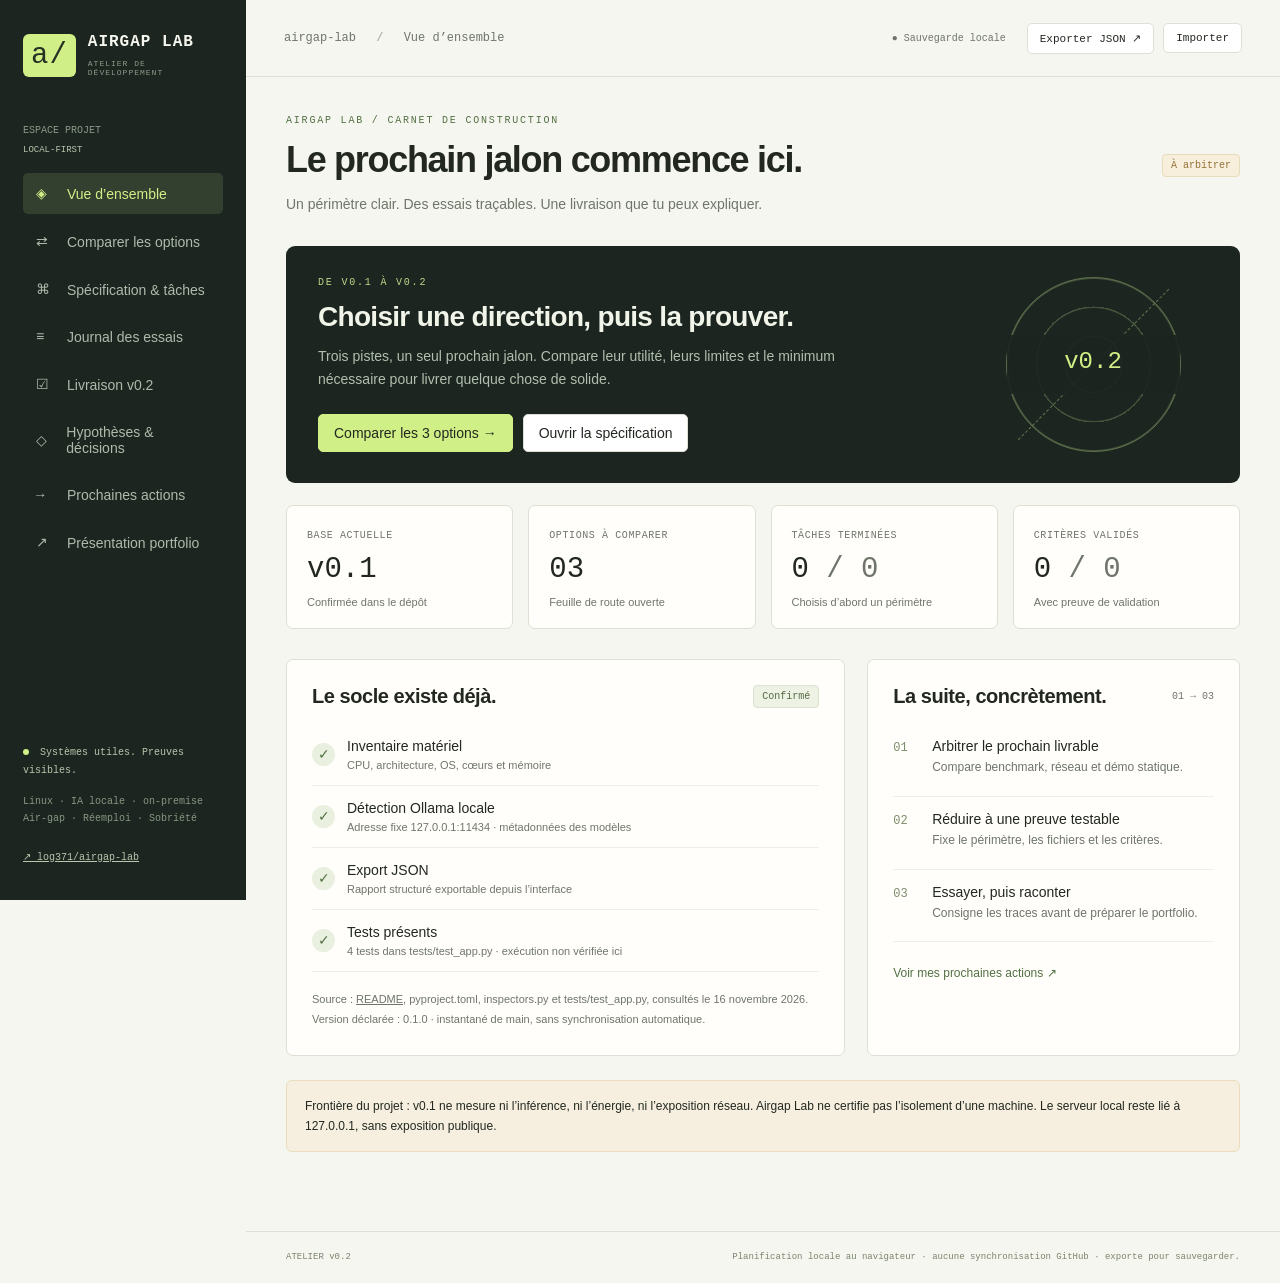
==== docs/atelier-v02.html @ ff4a2d73 "docs: add offline French v0.2 planning workshop" ====
<!doctype html><html lang="fr"><head><meta charset="UTF-8"><meta name="viewport" content="width=device-width,initial-scale=1"><meta name="description" content="Atelier de pilotage du jalon v0.2 d’Airgap Lab : arbitrage, spécification et preuves."><title>Airgap Lab — Atelier v0.2</title><style>:root{--ink:#222820;--muted:#6f756b;--paper:#f5f6ef;--line:#dde0d5;--lime:#d1ef87;--dark:#1c251f;--green:#537044}*{box-sizing:border-box}body{margin:0;background:var(--paper);color:var(--ink);font:14px -apple-system,BlinkMacSystemFont,"Segoe UI",sans-serif}button,input,textarea,select{font:inherit}button,a,input,textarea,select{outline-offset:4px}button{cursor:pointer;border:1px solid var(--line);background:white;padding:10px 15px;border-radius:5px;color:var(--ink)}button:hover{border-color:#7b9568;background:#eef3e5}button.primary{background:var(--dark);color:var(--lime);border-color:var(--dark)}button.lime{background:var(--lime);border-color:var(--lime);color:var(--ink)}a{color:inherit}aside{position:fixed;inset:0 auto 0 0;width:246px;background:var(--dark);color:#c7d0c6;padding:33px 23px;display:flex;flex-direction:column}.brand{display:flex;gap:12px;align-items:center;text-decoration:none;color:#f5f7ee;font:700 16px monospace;letter-spacing:1px}.brand small{display:block;font:8px monospace;margin-top:8px;color:#8c9b8b;letter-spacing:1px}.mark{background:var(--lime);color:#253123;font:29px monospace;padding:5px 8px;border-radius:6px}.workspace{font:10px monospace;color:#8a9989;margin:48px 0 18px}.workspace span{display:block;margin-top:9px;color:#b7c6ad;font-size:9px}nav{display:grid;gap:7px}nav a{display:flex;align-items:center;gap:13px;text-decoration:none;padding:12px 13px;border-radius:5px;color:#aebbac}nav a.active{background:#34402f;color:var(--lime)}nav a i{font:14px monospace;width:18px;font-style:normal}.aside-bottom{margin-top:auto;font:10px monospace;color:#b9c7ae;line-height:1.8}.aside-bottom p{color:#879783;margin:14px 0 22px}.dot{display:inline-block;width:6px;height:6px;background:var(--lime);border-radius:50%;margin-right:5px}.shell{margin-left:246px}header{height:77px;padding:0 38px;border-bottom:1px solid var(--line);display:flex;align-items:center;justify-content:space-between;font:12px monospace;color:var(--muted)}header b{padding:0 13px;color:#afb5a8}header>div{display:flex;align-items:center;gap:9px}header #save{font:10px monospace;margin-right:12px}header button{font-size:11px;padding:8px 12px}main{max-width:1460px;margin:auto;padding:38px 40px 55px}.eyebrow{font:10px monospace;letter-spacing:1.8px;color:var(--green);text-transform:uppercase;margin-bottom:13px}h1{font-size:36px;font-weight:550;letter-spacing:-1.3px;margin:0 0 12px}h2{font-size:20px;letter-spacing:-.45px;font-weight:550;margin:0 0 10px}h3{font-size:16px;font-weight:600;margin:0 0 9px}p{line-height:1.65}small,.muted{color:var(--muted)}.intro{color:var(--muted);margin:0;max-width:720px;line-height:1.7}.heading{display:flex;justify-content:space-between;align-items:center;margin-bottom:29px;gap:18px}.badge{display:inline-block;border:1px solid #dde2d4;background:#edf2e5;color:#546a40;font:10px monospace;padding:5px 8px;border-radius:4px;white-space:nowrap}.badge.warn{background:#f7eedc;border-color:#e8dbbc;color:#927235}.badge.block{background:#f4e5df;border-color:#e9cfc4;color:#9c5541}.badge.neutral{background:#eef0eb;border-color:#dfe2d9;color:#778071}.hero{background:var(--dark);color:#f0f4e9;border-radius:9px;padding:31px 32px;display:grid;grid-template-columns:1fr 230px;gap:20px;position:relative;overflow:hidden}.hero .eyebrow{color:#bcd98a}.hero h2{font-size:28px;letter-spacing:-.7px}.hero p{color:#b2bfae;max-width:550px;margin:12px 0 23px}.hero button{margin-right:10px}.radar{position:relative;width:175px;height:175px;border:1px solid #60724e;border-radius:50%;margin:auto;background:repeating-radial-gradient(circle,transparent 0 27px,#43533c 28px 29px)}.radar:after{content:'v0.2';position:absolute;inset:57px 0;text-align:center;font:24px monospace;color:var(--lime);padding:13px 0;background:#1c251fe8}.radar:before{content:'';position:absolute;inset:-20px 86px;border-left:1px dashed #61744e;transform:rotate(45deg)}.stats{display:grid;grid-template-columns:repeat(4,1fr);gap:15px;margin:22px 0 30px}.stat,.panel,.option{border:1px solid var(--line);border-radius:7px;background:#fffefa}.stat{padding:19px 20px}.stat label{color:var(--muted);font:10px monospace;text-transform:uppercase;letter-spacing:.6px}.stat strong{font:29px monospace;display:block;margin:12px 0 7px}.stat small{font-size:11px}.grid{display:grid;grid-template-columns:1.5fr 1fr;gap:22px}.panel{padding:25px}.panelhead{display:flex;align-items:center;justify-content:space-between;gap:15px;margin-bottom:16px}.panelhead h2{margin:0}.tiny{font:10px monospace;color:var(--muted)}.baseline{display:flex;align-items:center;gap:12px;padding:14px 0;border-bottom:1px solid #edf0e7}.baseline:last-child{border:0}.tick{color:var(--green);background:#e9f0df;border-radius:50%;width:23px;height:23px;display:grid;place-items:center}.baseline small{display:block;font-size:11px;margin-top:5px}.baseline .badge{margin-left:auto}.step{display:grid;grid-template-columns:28px 1fr;gap:11px;padding:14px 0;border-bottom:1px solid #edf0e7}.step b{font:12px monospace;color:#7c8d6b;padding-top:3px}.step p{margin:4px 0;font-size:12px;color:var(--muted)}.textbutton{border:0;background:transparent;padding:0;color:var(--green);font-size:12px}.source{margin-top:18px;font-size:11px;color:var(--muted);line-height:1.8}.options{display:grid;grid-template-columns:repeat(3,1fr);gap:18px;margin-bottom:25px}.option{padding:24px;display:flex;flex-direction:column}.option.selected{border:1px solid #789657;box-shadow:0 0 0 2px #e6eed9}.option .num{font:11px monospace;color:#849176;display:flex;justify-content:space-between;margin-bottom:25px}.option p{color:var(--muted);font-size:13px;min-height:65px}.option dl{font-size:12px;line-height:1.6;flex:1}.option dt{font:10px monospace;text-transform:uppercase;color:#7c8773;margin-top:13px}.option dd{margin:4px 0 10px}.option button{margin-top:14px}.notice{background:#eaf0de;border:1px solid #dbe4cc;padding:15px 18px;border-radius:6px;font-size:12px;line-height:1.7;margin-bottom:24px}.notice.warning{background:#f6efdf;border-color:#eadcbd}.tablewrap{overflow-x:auto}table{border-collapse:collapse;width:100%;font-size:12px}th{text-align:left;font:10px monospace;color:#737d69;text-transform:uppercase;background:#f4f6ee}td,th{padding:15px 12px;border-bottom:1px solid var(--line);vertical-align:top}td code{font-size:11px;overflow-wrap:anywhere}td select{max-width:145px}input,textarea,select{border:1px solid #d5dcce;border-radius:4px;background:#fffefa;padding:10px;color:var(--ink)}textarea{width:100%;resize:vertical;min-height:95px;line-height:1.6}label.field{display:grid;gap:8px;font-size:12px;margin:17px 0}label.field small{font-size:11px}.formgrid{display:grid;grid-template-columns:1fr 1fr;gap:18px}.checkrow{display:flex;gap:12px;padding:18px 0;border-bottom:1px solid var(--line);align-items:flex-start}.checkrow input{margin-top:4px;accent-color:#5f7a46}.checkrow>div{flex:1}.checkrow p{font-size:12px;color:var(--muted);margin:5px 0 9px}.checkrow input[type=text]{width:100%;font-size:12px}.journal{border-left:2px solid #d7e1c7;padding:0 0 22px 22px;margin:22px 0}.journal p{white-space:pre-wrap;font-size:13px}.empty{text-align:center;padding:55px 20px;color:var(--muted)}.empty strong{display:block;color:var(--ink);font-weight:500;font-size:18px;margin-bottom:10px}.row{display:flex;gap:10px;align-items:center;flex-wrap:wrap}.spaced{margin-top:24px}.progress{height:5px;background:#e3e8da;border-radius:5px;margin:14px 0;overflow:hidden}.progress span{display:block;height:100%;background:#87a75c}.prose{white-space:pre-wrap;line-height:1.9;font-size:14px}.portfolio{max-width:850px;background:white;padding:40px;border:1px solid var(--line);border-top:4px solid #8ba65f}.portfolio h2{font-size:29px}footer{padding:20px 40px;border-top:1px solid var(--line);font:9px monospace;color:#7a846e;display:flex;justify-content:space-between}dialog{border:1px solid var(--line);border-radius:9px;width:600px;max-width:94vw;padding:28px;background:var(--paper);max-height:90vh}dialog::backdrop{background:#14201788}#toast{position:fixed;bottom:25px;right:30px;background:var(--dark);color:var(--lime);padding:14px 20px;border-radius:6px;display:none;z-index:10}button:disabled{opacity:.5;cursor:not-allowed}@media(min-width:1500px){main{padding-top:50px}.hero{padding:40px}}@media(max-width:1100px){aside{width:206px;padding:25px 16px}.shell{margin-left:206px}main{padding:30px 24px}.options{gap:10px}.option{padding:18px}.grid{grid-template-columns:1fr}.hero{grid-template-columns:1fr 170px}.stats{gap:10px}.stat{padding:16px}header{padding:0 24px}header #save{display:none}}@media(max-width:760px){aside{position:static;width:100%;padding:18px}.workspace,.aside-bottom{display:none}nav{display:flex;overflow:auto;margin-top:18px;gap:4px}nav a{white-space:nowrap;padding:9px;font-size:12px}nav a i{display:none}.shell{margin:0}header{height:65px;padding:12px 18px;gap:10px}header>span{display:none}main{padding:28px 18px}.heading{align-items:flex-start}h1{font-size:29px}.hero{grid-template-columns:1fr;padding:25px}.radar{display:none}.stats{grid-template-columns:1fr 1fr}.options{grid-template-columns:1fr}.option p{min-height:0}.formgrid{grid-template-columns:1fr}.portfolio{padding:24px}footer{padding:18px;display:block;line-height:1.8}footer span{display:block}.panel{padding:20px}.heading>.badge{white-space:normal}}
@media print{aside,header,footer,.heading,.row,main>.panel,#toast{display:none!important}.shell{margin:0}main{padding:0}.portfolio{border:0;max-width:100%;padding:15px}.prose{font-size:12px}}
</style></head><body><aside><a class="brand" href="#overview"><span class="mark">a/</span><span>AIRGAP LAB<small>ATELIER DE DÉVELOPPEMENT</small></span></a><div class="workspace">ESPACE PROJET <span>LOCAL-FIRST</span></div><nav id="nav"></nav><div class="aside-bottom"><span class="dot"></span> Systèmes utiles. Preuves visibles.<p>Linux · IA locale · on-premise<br>Air-gap · Réemploi · Sobriété</p><a href="https://github.com/log371/airgap-lab" target="_blank" rel="noreferrer">↗ log371/airgap-lab</a></div></aside><div class="shell"><header><span>airgap-lab <b>/</b> <span id="crumb">Vue d’ensemble</span></span><div><span id="save">● Sauvegarde locale</span><button id="export">Exporter JSON ↗</button><button id="import">Importer</button><input type="file" id="importfile" accept="application/json" hidden></div></header><main id="main"></main><footer>ATELIER v0.2 <span>Planification locale au navigateur · aucune synchronisation GitHub · exporte pour sauvegarder.</span></footer></div><dialog id="modal"><form id="modalform"></form></dialog><div id="toast" role="status"></div><script>const $=s=>document.querySelector(s), KEY='airgap-atelier-v02-1', esc=s=>String(s??'').replace(/[&<>"']/g,c=>({'&':'&amp;','<':'&lt;','>':'&gt;','"':'&quot;',"'":'&#39;'}[c]));
const pages=[['overview','◈','Vue d’ensemble'],['compare','⇄','Comparer les options'],['spec','⌘','Spécification & tâches'],['journal','≡','Journal des essais'],['delivery','☑','Livraison v0.2'],['decisions','◇','Hypothèses & décisions'],['next','→','Prochaines actions'],['portfolio','↗','Présentation portfolio']];
const options={bench:{name:'Benchmark d’inférence',desc:'Passer de « modèle détecté » à une mesure locale répétable et documentée.',value:'IA locale · reproductibilité',effort:'Moyen à élevé',risk:'Mesures trompeuses sans protocole ; modèle ou mémoire indisponibles.',scope:'Un modèle déjà installé, un prompt fixe, 1 chauffe exclue puis 3 échantillons. Latence murale et tokens/s calculés depuis les compteurs Ollama, données brutes exportées.',out:'Comparaisons multi-machines, score global, mesure énergétique, téléchargement de modèles.',files:['airgap_lab/benchmark.py (à créer)','airgap_lab/app.py (existant)','airgap_lab/index.html (existant)','tests/test_benchmark.py (à créer)','README.md (existant)'],test:'Simuler réponses, compteurs absents, timeout et Ollama indisponible ; réaliser ensuite 3 mesures sur un hôte documenté.',accept:['La chauffe est exclue et les 3 échantillons bruts sont conservés.','Modèle, version Ollama, hôte, paramètres et prompt sont documentés.','Latence et tokens/s portent des unités et une méthode explicite.','Les erreurs et compteurs absents produisent un état explicite, sans résultat inventé.'],hyp:'Le modèle choisi tient en mémoire et fournit des compteurs exploitables.'},network:{name:'Inventaire réseau',desc:'Rendre visibles les ports en écoute de la machine, sur demande explicite.',value:'Linux · systèmes · périmètre local',effort:'Moyen',risk:'Visibilité partielle selon droits et OS ; métadonnées sensibles.',scope:'Lecture locale des sockets en écoute sur Linux via psutil, déclenchée volontairement. Afficher protocole, adresse, port et limites de visibilité.',out:'Scan de machines distantes, paquets réseau, exploitation, certification air-gap ou score de sécurité.',files:['airgap_lab/network.py (à créer)','airgap_lab/app.py (existant)','airgap_lab/index.html (existant)','tests/test_network.py (à créer)','README.md (existant)'],test:'Simuler sockets IPv4/IPv6, doublons et refus de permission ; comparer sur Linux avec ss -lntu.',accept:['La collecte est désactivée par défaut et déclenchée explicitement.','Les ports TCP/UDP sont normalisés et l’écoute distinguée des connexions.','Un refus de permission est visible et ne devient pas un inventaire vide prétendument complet.','Le rapport indique OS, droits et limites ; aucun scan distant n’est lancé.'],hyp:'psutil permet une visibilité suffisante sur la cible Linux sans privilèges supplémentaires.'},demo:{name:'Démo statique',desc:'Montrer le fonctionnement sans exposer les métadonnées d’une machine réelle.',value:'Lisibilité · portfolio · sobriété',effort:'Faible à moyen',risk:'Confusion entre exemples synthétiques et résultats réels.',scope:'Une page sans backend, alimentée par une fixture JSON synthétique explicitement signalée. Deux états : Ollama présent et absent ; export du jeu affiché.',out:'Collecte réelle dans le navigateur, benchmark fictif, dépendance CDN et télémétrie.',files:['demo/index.html (à créer)','demo/fixtures/snapshot.json (à créer)','tests/test_demo.py (à créer)','README.md (existant)'],test:'Ouvrir la démo sans réseau ; vérifier les deux états et l’export JSON ; vérifier l’absence de données personnelles.',accept:['Chaque écran et chaque export indiquent « données synthétiques ».','La démo fonctionne hors ligne après récupération des fichiers.','Les états Ollama présent et absent sont consultables et lisibles.','Aucune collecte réelle, ressource CDN ou télémétrie n’est ajoutée.'],hyp:'La vue existante peut être adaptée sans dupliquer excessivement la logique d’affichage.'}};
const initial=()=>({version:1,selected:null,plans:{},tasks:[],logs:[],hypotheses:Object.entries(options).map(([id,o])=>({id,option:id,text:o.hyp,status:'Hypothétique',evidence:''})),decisions:[],checks:[],pitch:''});let state;try{state=JSON.parse(localStorage.getItem(KEY))||initial()}catch{state=initial()}let page='overview';
function save(){try{localStorage.setItem(KEY,JSON.stringify(state));$('#save').textContent='● Enregistré sur ce navigateur'}catch{$('#save').textContent='⚠ Sauvegarde indisponible';toast('Stockage indisponible : exporte ton travail.')}}
function toast(t){$('#toast').textContent=t;$('#toast').style.display='block';setTimeout(()=>$('#toast').style.display='none',3200)}
function badge(t){return `<span class="badge ${/Bloqué|Échec/.test(t)?'block':/tester|arbitrer|prévu|Hypothétique|Non exécuté/.test(t)?'warn':/faire|cours|Non renseigné/.test(t)?'neutral':''}">${esc(t)}</span>`}function statuses(value,items){return items.map(s=>`<option ${value===s?'selected':''}>${s}</option>`).join('')}const taskStatuses=['À faire','En cours','Bloqué','Terminé'];
function head(title,sub,tag='JALON / v0.2'){return `<div class="heading"><div><div class="eyebrow">${tag}</div><h1>${title}</h1><p class="intro">${sub}</p></div>${badge(state.selected?'Option choisie':'À arbitrer')}</div>`}
function activeTasks(){return state.tasks.filter(t=>t.option===state.selected)}function activeChecks(){return state.checks.filter(t=>t.option===state.selected)}
function choose(id){const prev=state.selected;state.selected=id;if(!state.plans[id]){const o=options[id];state.plans[id]={scope:o.scope,out:o.out,test:o.test};const names=['Valider le périmètre et le protocole','Implémenter le cœur minimal','Relier l’interface et l’export','Vérifier erreurs et non-régressions','Documenter les résultats et limites'];names.forEach((name,i)=>state.tasks.push({id:crypto.randomUUID(),option:id,name,status:'À faire',file:o.files[Math.min(i,o.files.length-1)],test:i===3?o.test:'À préciser',evidence:'',date:''}));[...o.accept,'Les tests v0.1 et les nouveaux tests sont exécutés avec traces.','README, version et note de livraison sont relus.'].forEach(text=>state.checks.push({id:crypto.randomUUID(),option:id,text,done:false,evidence:''}))}if(prev!==id)state.decisions.unshift({date:new Date().toISOString(),title:`Option retenue : ${options[id].name}`,reason:'Choix effectué dans l’atelier. Justification à compléter.',status:'Confirmé'});save();render();toast('Option sélectionnée. Plan proposé, aucune tâche réalisée.');}
function render(){page=location.hash.slice(1)||'overview';if(!pages.some(p=>p[0]===page))page='overview';$('#crumb').textContent=pages.find(p=>p[0]===page)[2];$('#nav').innerHTML=pages.map(([id,icon,name])=>`<a href="#${id}" class="${page===id?'active':''}"><i>${icon}</i>${name}</a>`).join('');$('#main').innerHTML=views[page]();window.scrollTo(0,0)}
const views={overview(){const tasks=activeTasks(),checks=activeChecks();return head('Le prochain jalon commence ici.','Un périmètre clair. Des essais traçables. Une livraison que tu peux expliquer.','AIRGAP LAB / CARNET DE CONSTRUCTION')+`<section class="hero"><div><div class="eyebrow">DE v0.1 À v0.2</div><h2>${state.selected?esc(options[state.selected].name):'Choisir une direction, puis la prouver.'}</h2><p>${state.selected?'Le périmètre reste modifiable. Relie chaque résultat à un essai et chaque validation à une preuve.':'Trois pistes, un seul prochain jalon. Compare leur utilité, leurs limites et le minimum nécessaire pour livrer quelque chose de solide.'}</p><button class="lime" data-go="compare">${state.selected?'Revoir l’arbitrage':'Comparer les 3 options'} →</button><button data-go="spec">Ouvrir la spécification</button></div><div class="radar" aria-hidden="true"></div></section><div class="stats"><div class="stat"><label>Base actuelle</label><strong>v0.1</strong><small>Confirmée dans le dépôt</small></div><div class="stat"><label>Options à comparer</label><strong>03</strong><small>Feuille de route ouverte</small></div><div class="stat"><label>Tâches terminées</label><strong>${tasks.filter(t=>t.status==='Terminé').length}<span class="muted"> / ${tasks.length}</span></strong><small>${state.selected?'Pour l’option choisie':'Choisis d’abord un périmètre'}</small></div><div class="stat"><label>Critères validés</label><strong>${checks.filter(c=>c.done).length}<span class="muted"> / ${checks.length}</span></strong><small>Avec preuve de validation</small></div></div><div class="grid"><section class="panel"><div class="panelhead"><h2>Le socle existe déjà.</h2>${badge('Confirmé')}</div>${[['Inventaire matériel','CPU, architecture, OS, cœurs et mémoire'],['Détection Ollama locale','Adresse fixe 127.0.0.1:11434 · métadonnées des modèles'],['Export JSON','Rapport structuré exportable depuis l’interface'],['Tests présents','4 tests dans tests/test_app.py · exécution non vérifiée ici']].map(([t,d])=>`<div class="baseline"><span class="tick">✓</span><div>${t}<small>${d}</small></div></div>`).join('')}<div class="source">Source : <a href="https://github.com/log371/airgap-lab/blob/main/README.md" target="_blank" rel="noreferrer">README</a>, pyproject.toml, inspectors.py et tests/test_app.py, consultés le 16 novembre 2026.<br>Version déclarée : 0.1.0 · instantané de main, sans synchronisation automatique.</div></section><section class="panel"><div class="panelhead"><h2>La suite, concrètement.</h2><span class="tiny">01 → 03</span></div>${[['Arbitrer le prochain livrable','Compare benchmark, réseau et démo statique.'],['Réduire à une preuve testable','Fixe le périmètre, les fichiers et les critères.'],['Essayer, puis raconter','Consigne les traces avant de préparer le portfolio.']].map(([a,b],i)=>`<div class="step"><b>0${i+1}</b><div>${a}<p>${b}</p></div></div>`).join('')}<button class="textbutton spaced" data-go="next">Voir mes prochaines actions ↗</button></section></div><div class="notice warning spaced">Frontière du projet : v0.1 ne mesure ni l’inférence, ni l’énergie, ni l’exposition réseau. Airgap Lab ne certifie pas l’isolement d’une machine. Le serveur local reste lié à 127.0.0.1, sans exposition publique.</div>`},
compare(){return head('Trois options. Un prochain livrable.','Les efforts et risques ci-dessous sont des appréciations de planification, à valider par un essai.')+`<div class="options">${Object.entries(options).map(([id,o],i)=>`<section class="option ${state.selected===id?'selected':''}"><div class="num"><span>OPTION / 0${i+1}</span>${badge(state.selected===id?'Choisie':'À arbitrer')}</div><h2>${o.name}</h2><p>${o.desc}</p><dl><dt>Apport principal</dt><dd>${o.value}</dd><dt>Effort estimatif · hypothèse</dt><dd>${o.effort}</dd><dt>Point de vigilance</dt><dd>${o.risk}</dd></dl><button class="${state.selected===id?'primary':''}" data-choose="${id}">${state.selected===id?'✓ Option sélectionnée':'Choisir cette option →'}</button></section>`).join('')}</div><section class="panel"><h2>Comparer le minimum utile</h2><div class="tablewrap"><table><thead><tr><th>Critère</th><th>Benchmark</th><th>Inventaire réseau</th><th>Démo statique</th></tr></thead><tbody><tr><td>Preuve attendue</td><td>Échantillons bruts et protocole</td><td>Concordance locale avec ss</td><td>Démo hors ligne et fixtures signalées</td></tr><tr><td>Prérequis à vérifier</td><td>Ollama et modèle installé</td><td>Linux, permissions psutil</td><td>Fixture sans donnée réelle</td></tr><tr><td>Rapport à l’air-gap</td><td>Inférence sur loopback, sans téléchargement</td><td>Observation locale ; ne prouve pas l’isolement</td><td>Consultation hors ligne après copie</td></tr><tr><td>Ce que cela ne prouve pas</td><td>Performance universelle ou sobriété énergétique</td><td>Absence d’exposition ou de trafic</td><td>Exécution sur une vraie machine</td></tr></tbody></table></div></section><div class="notice spaced">Piste de départ : le benchmark prolonge directement la détection Ollama et ton positionnement IA locale. C’est une suggestion, pas une décision prise à ta place. Changer d’option conserve les plans et essais précédents.</div>`},
spec(){if(!state.selected)return noOption();const id=state.selected,o=options[id],p=state.plans[id];return head('Du choix à la spécification.',o.name+' · proposition minimale à adapter.')+`<section class="panel"><div class="panelhead"><h2>Contrat de livraison minimal</h2>${badge('À tester')}</div><label class="field">Objectif et périmètre<textarea data-plan="scope">${esc(p.scope)}</textarea></label><label class="field">Hors périmètre<textarea data-plan="out">${esc(p.out)}</textarea></label><label class="field">Protocole de vérification<textarea data-plan="test">${esc(p.test)}</textarea></label><p class="source">Fichiers indiqués « existant » vérifiés dans l’arborescence ; fichiers « à créer » proposés pour v0.2. Le découpage n’a pas été implémenté par cet atelier.</p></section><section class="panel spaced"><div class="panelhead"><h2>Plan de travail</h2><button class="primary" data-action="task">+ Ajouter une tâche</button></div><div class="tablewrap"><table><thead><tr><th>Tâche</th><th>État</th><th>Fichier concerné</th><th>Échéance</th><th></th></tr></thead><tbody>${activeTasks().map(t=>`<tr><td>${esc(t.name)}<small style="display:block;margin-top:7px">${esc(t.evidence||'Aucune preuve renseignée')}</small></td><td><select aria-label="État de ${esc(t.name)}" data-task-status="${t.id}">${statuses(t.status,taskStatuses)}</select></td><td><code>${esc(t.file)}</code></td><td>${esc(t.date||'Non fixée')}</td><td><button data-edit-task="${t.id}">Détails</button></td></tr>`).join('')}</tbody></table></div></section>`},
journal(){return head('Les essais avant les affirmations.','Consigne le protocole, l’environnement, le résultat observé et ses limites. Aucun essai n’est prérempli.')+`<div class="row"><button class="primary" data-action="trial">+ Consigner un essai</button><select id="logfilter" aria-label="Filtrer les essais"><option value="all">Toutes les options</option>${Object.entries(options).map(([id,o])=>`<option value="${id}">${o.name}</option>`).join('')}</select></div><div id="logs">${logsHtml(state.logs)}</div>`},
delivery(){if(!state.selected)return noOption();const cs=activeChecks(),n=cs.filter(c=>c.done).length;return head('Livrer avec des preuves.',options[state.selected].name+' · chaque validation demande une trace ou un lien.')+`<section class="panel"><div class="panelhead"><h2>Checklist v0.2</h2>${badge(n===cs.length?'Checklist complétée':'À tester')}</div><div class="progress"><span style="width:${n/cs.length*100}%"></span></div><p class="muted">${n} / ${cs.length} critères validés manuellement. Ce compteur ne crée ni tag Git ni release.</p>${cs.map(c=>`<div class="checkrow"><input type="checkbox" aria-label="Valider : ${esc(c.text)}" data-check="${c.id}" ${c.done?'checked':''}><div>${esc(c.text)}<p>Preuve attendue : sortie de test, rapport, commit ou référence d’essai.</p><input type="text" aria-label="Preuve pour ${esc(c.text)}" placeholder="Ajoute une trace avant de valider…" data-evidence="${c.id}" value="${esc(c.evidence)}"></div></div>`).join('')}</section><div class="notice spaced">Avant publication : vérifier l’absence de données hôte sensibles, conserver la liaison loopback, documenter les limites et relire les affirmations du portfolio. La préparation de cette checklist ne constitue pas une livraison v0.2.</div>`},
decisions(){return head('Rendre les incertitudes visibles.','Une hypothèse peut évoluer. Une décision doit garder sa raison et sa date.')+`<section class="panel"><div class="panelhead"><h2>Hypothèses à vérifier</h2><button data-action="hyp">+ Ajouter</button></div>${state.hypotheses.map(h=>`<div class="checkrow"><div><span class="tiny">${esc(options[h.option]?.name||'Transverse')}</span><p style="color:var(--ink)">${esc(h.text)}</p><input type="text" aria-label="Preuve de l’hypothèse" value="${esc(h.evidence)}" data-hyp-evidence="${h.id}" placeholder="Trace ou raison du blocage"></div><select aria-label="Statut de l’hypothèse" data-hyp-status="${h.id}">${statuses(h.status,['Hypothétique','À tester','Bloqué','Confirmé','Réfuté'])}</select></div>`).join('')}</section><section class="panel spaced"><div class="panelhead"><h2>Journal des décisions</h2><button class="primary" data-action="decision">+ Documenter une décision</button></div>${state.decisions.length?state.decisions.map((d,i)=>`<article class="journal"><span class="tiny">${fmt(d.date)}</span> ${badge(d.status)}<h3 class="spaced">${esc(d.title)}</h3><p>${esc(d.reason)}</p><button data-edit-decision="${i}">Modifier</button></article>`).join(''):'<div class="empty"><strong>La feuille de route reste ouverte.</strong>Choisis une option ou consigne ton premier arbitrage.</div>'}</section>`},
next(){let tasks=activeTasks().filter(t=>t.status!=='Terminé'),blocked=tasks.filter(t=>t.status==='Bloqué');return head('Une action utile à la fois.','Avance à partir des états saisis, sans présumer des étapes déjà réalisées.')+`${!state.selected?`<section class="hero"><div><div class="eyebrow">PROCHAINE ACTION / 01</div><h2>Arbitrer le périmètre v0.2</h2><p>Lis les trois options, vérifie leurs prérequis et retiens le plus petit résultat que tu veux démontrer.</p><button class="lime" data-go="compare">Comparer et choisir →</button></div><div class="radar"></div></section>`:`<section class="panel"><div class="panelhead"><h2>${blocked.length?'Débloquer avant d’élargir':'Prochaines tâches ouvertes'}</h2>${badge(blocked.length?'Bloqué':'À faire')}</div>${[...blocked,...tasks.filter(t=>t.status!=='Bloqué')].slice(0,4).map((t,i)=>`<div class="step"><b>0${i+1}</b><div><h3>${esc(t.name)}</h3><p>${esc(t.file)} · ${esc(t.date||'Échéance à fixer')}</p>${badge(t.status)} <button class="textbutton" data-edit-task="${t.id}">Ouvrir la tâche ↗</button></div></div>`).join('')||'<p>Toutes les tâches sont marquées terminées. Vérifie les critères et les traces avant la livraison.</p>'}</section>`}<div class="grid spaced"><section class="panel"><h2>Le prochain test</h2><p>${state.selected?esc(state.plans[state.selected].test):'Vérifier les prérequis de la piste retenue avant de lancer une implémentation.'}</p><button data-action="trial">Consigner un essai →</button></section><section class="panel"><h2>Ce qui manque encore</h2><p>${state.logs.length?state.logs.filter(l=>l.status==='Réussi').length+' essai(s) déclaré(s) réussi(s), à relier aux critères.':'Aucun résultat d’essai renseigné.'}</p><p>${activeChecks().filter(c=>!c.done).length} critère(s) encore à valider pour l’option choisie.</p><button data-go="delivery">Voir la checklist →</button></section></div>`},
portfolio(){return head('Montrer le travail, sans le sur-vendre.','Un brouillon construit à partir de l’état réel et des traces que tu as saisies.')+`<div class="row" style="margin-bottom:22px"><button class="primary" data-action="copy-pitch">Copier la présentation</button><button data-action="download-pitch">Télécharger .md</button><button data-action="print">Imprimer / PDF</button></div><article class="portfolio"><div class="eyebrow">PROJET PERSONNEL / SYSTÈMES & IA LOCALE</div><h2>Airgap Lab</h2><p class="intro">Un atelier d’inspection locale, sobre et en lecture seule.</p><div class="prose spaced">${esc(pitch())}</div></article><section class="panel spaced"><h2>Ton angle de présentation</h2><label class="field">Ajoute ton contexte personnel, sans affirmer de compétence ou de résultat non démontré.<textarea data-pitch placeholder="Pourquoi ce projet, quel besoin concret, quel choix technique veux-tu expliquer ?">${esc(state.pitch)}</textarea></label><p class="source">Les résultats saisis dans le journal sont déclaratifs. Relis les traces avant de réutiliser ce texte publiquement.</p></section>`}}
function noOption(){return head('Commence par un arbitrage.','Les spécifications et critères dépendent du livrable choisi.')+`<section class="panel empty"><strong>Le jalon v0.2 n’est pas encore défini.</strong><p>Compare les trois pistes pour générer un plan minimal modifiable.</p><button class="primary" data-go="compare">Comparer les options →</button></section>`}
function fmt(date){return new Date(date).toLocaleString('fr-FR',{dateStyle:'medium',timeStyle:'short'})}
function logsHtml(logs){return logs.length?logs.map(l=>`<section class="panel spaced"><div class="panelhead"><div><span class="tiny">${fmt(l.date)} · ${esc(options[l.option]?.name||'Transverse')}</span><h2 class="spaced">${esc(l.title)}</h2></div>${badge(l.status)}</div><div class="formgrid"><div><h3>Environnement & protocole</h3><p style="white-space:pre-wrap">${esc(l.env)}<br>${esc(l.protocol)}</p></div><div><h3>Résultat observé</h3><p style="white-space:pre-wrap">${esc(l.result||'Non renseigné')}</p><small>Trace : ${esc(l.evidence||'Aucune')}<br>Limites : ${esc(l.limits||'Non renseignées')}</small></div></div><button data-edit-log="${l.id}">Modifier l’essai</button></section>`).join(''):`<section class="panel empty spaced"><strong>Aucun essai consigné.</strong>Les résultats apparaîtront ici après tes tests. Rien n’a été exécuté par cet atelier.</section>`}
function pitch(){const o=options[state.selected],ls=state.logs.filter(l=>l.option===state.selected&&l.status==='Réussi');return `ÉTAT ACTUEL — v0.1\nAirgap Lab est un petit tableau de bord Python/FastAPI : inventaire CPU, OS et mémoire, lecture des métadonnées d’un Ollama local sur 127.0.0.1, export JSON. Quatre tests sont présents dans le dépôt ; leur succès n’a pas été vérifié par cet atelier.\n\nPOSITIONNEMENT\nSystèmes, Linux, IA locale, on-premise et sobriété. Interface sans CDN ; pas de téléchargement de modèle ni de télémétrie cloud dans la v0.1 documentée. Le projet explore des usages compatibles avec un environnement isolé ; il ne certifie pas l’air-gap.\n\nJALON v0.2 — ${o?'EN PRÉPARATION':'À ARBITRER'}\n${o?o.name+' : '+state.plans[state.selected].scope:'Trois pistes ouvertes : benchmark d’inférence locale, inventaire des ports en écoute et démo statique avec données synthétiques.'}\n\nPREUVES v0.2\n${ls.length?ls.map(l=>l.title+' — résultat déclaré : '+l.result+' ; trace : '+(l.evidence||'non renseignée')).join('\n'):'Aucun résultat validé renseigné pour le prochain jalon.'}\n\nLIMITES\nPas de certification de sécurité, de score global, de mesure énergétique ou de performance universelle démontrée. La v0.2 n’est pas annoncée comme livrée par cet espace de planification.\n${state.pitch?'\nCONTEXTE PERSONNEL\n'+state.pitch+'\n':''}\nDépôt : https://github.com/log371/airgap-lab`}
function field(name,label,value='',type='text',required=false){return `<label class="field">${label}${type==='textarea'?`<textarea name="${name}" ${required?'required':''}>${esc(value)}</textarea>`:`<input name="${name}" type="${type}" value="${esc(value)}" ${required?'required':''}>`}</label>`}function selectField(name,label,value,items){return `<label class="field">${label}<select name="${name}">${statuses(value,items)}</select></label>`}
function modal(type,id){let title,body,record;if(type==='task'){record=state.tasks.find(t=>t.id===id)||{option:state.selected,name:'',status:'À faire',file:'',test:'',evidence:'',date:''};if(!state.selected&&!id){toast('Choisis d’abord une option.');location.hash='compare';return}title=id?'Détails de la tâche':'Ajouter une tâche';body=field('name','Tâche',record.name,'text',true)+field('file','Fichier ou chemin proposé',record.file)+selectField('status','État',record.status,taskStatuses)+field('date','Échéance facultative',record.date,'date')+field('test','Test / résultat attendu',record.test,'textarea')+field('evidence','Preuve ou raison du blocage',record.evidence,'textarea')}
if(type==='trial'){record=state.logs.find(l=>l.id===id)||{option:state.selected||'bench',status:'Non exécuté'};title=id?'Modifier l’essai':'Consigner un essai';body=`<label class="field">Option<select name="option">${Object.entries(options).map(([v,o])=>`<option value="${v}" ${record.option===v?'selected':''}>${o.name}</option>`).join('')}</select></label>`+field('title','Nom de l’essai',record.title,'text',true)+selectField('status','État de l’essai',record.status,['Non exécuté','Réussi','Échec','Bloqué'])+field('env','Environnement : OS, matériel, versions, modèle',record.env,'textarea',true)+field('protocol','Protocole / commande / résultat attendu',record.protocol,'textarea',true)+field('result','Résultat réellement observé',record.result,'textarea')+field('evidence','Trace : chemin, sortie, lien ou référence',record.evidence)+field('limits','Limites et prochaine vérification',record.limits,'textarea')}
if(type==='hyp'){title='Nouvelle hypothèse';body=field('text','Hypothèse testable','','textarea',true)}
if(type==='decision'){record=id!==undefined?state.decisions[Number(id)]:{status:'À arbitrer'};title='Documenter une décision';body=field('title','Décision',record.title,'text',true)+field('reason','Pourquoi ? Alternatives et conséquences',record.reason,'textarea',true)+selectField('status','État',record.status,['À arbitrer','Confirmé','Bloqué'])}
$('#modalform').innerHTML=`<h2>${title}</h2>${body}<p id="formerror" style="color:#9c5541" role="alert"></p><div class="row"><button type="submit" class="primary">Enregistrer</button><button type="button" data-close>Annuler</button></div>`;$('#modalform').onsubmit=e=>{e.preventDefault();const d=Object.fromEntries(new FormData(e.target));if(type==='trial'&&d.status==='Réussi'&&(!d.result.trim()||!d.evidence.trim())){$('#formerror').textContent='Un essai réussi demande un résultat observé et une trace.';return}if(type==='task'&&d.status==='Terminé'&&!d.evidence.trim()){$('#formerror').textContent='Ajoute une preuve avant de terminer la tâche.';return}if(type==='task'){if(id)Object.assign(record,d);else state.tasks.push({...d,id:crypto.randomUUID(),option:state.selected})}if(type==='trial'){if(id)Object.assign(record,d);else state.logs.unshift({...d,id:crypto.randomUUID(),date:new Date().toISOString()})}if(type==='hyp')state.hypotheses.push({...d,id:crypto.randomUUID(),option:state.selected,status:'Hypothétique',evidence:''});if(type==='decision'){if(id!==undefined)Object.assign(record,d);else state.decisions.unshift({...d,date:new Date().toISOString()})}save();$('#modal').close();render();toast('Enregistré.');};$('#modal').showModal()}
function download(name,content,type){const a=document.createElement('a'),u=URL.createObjectURL(new Blob([content],{type}));a.href=u;a.download=name;a.click();setTimeout(()=>URL.revokeObjectURL(u),1000)}
document.addEventListener('click',async e=>{let el=e.target.closest('button');if(!el)return;if(el.dataset.go)location.hash=el.dataset.go;if(el.dataset.choose)choose(el.dataset.choose);if(el.hasAttribute('data-close'))$('#modal').close();if(el.dataset.editTask)modal('task',el.dataset.editTask);if(el.dataset.editLog)modal('trial',el.dataset.editLog);if(el.dataset.editDecision!==undefined)modal('decision',el.dataset.editDecision);const a=el.dataset.action;if(['task','trial','hyp','decision'].includes(a))modal(a);if(a==='download-pitch')download('airgap-lab-presentation.md',pitch(),'text/markdown');if(a==='copy-pitch'){try{await navigator.clipboard.writeText(pitch());toast('Présentation copiée.')}catch{toast('Copie indisponible : télécharge le fichier .md.')}}if(a==='print')window.print();});
document.addEventListener('change',e=>{const el=e.target,d=el.dataset;if(d.plan)state.plans[state.selected][d.plan]=el.value;if(el.hasAttribute('data-pitch'))state.pitch=el.value;if(d.taskStatus){const t=state.tasks.find(t=>t.id===d.taskStatus);if(el.value==='Terminé'&&!t.evidence.trim()){toast('Ajoute une preuve dans les détails avant de terminer.');el.value=t.status;return}t.status=el.value}if(d.evidence){const c=state.checks.find(c=>c.id===d.evidence);c.evidence=el.value;if(!el.value.trim())c.done=false}if(d.check){const c=state.checks.find(c=>c.id===d.check);if(el.checked&&!c.evidence.trim()){toast('Ajoute une preuve avant de valider ce critère.');el.checked=false;return}c.done=el.checked}if(d.hypEvidence)state.hypotheses.find(h=>h.id===d.hypEvidence).evidence=el.value;if(d.hypStatus){const h=state.hypotheses.find(h=>h.id===d.hypStatus);if(el.value==='Confirmé'&&!h.evidence.trim()){toast('Ajoute une trace avant de confirmer cette hypothèse.');el.value=h.status;return}h.status=el.value}if(el.id==='logfilter'){$('#logs').innerHTML=logsHtml(state.logs.filter(l=>el.value==='all'||l.option===el.value));return}save();if(d.check||d.evidence)render();});
$('#export').onclick=()=>{download('airgap-lab-jalon-v02.json',JSON.stringify(state,null,2),'application/json');toast('Sauvegarde JSON exportée.')};$('#import').onclick=()=>$('#importfile').click();$('#importfile').onchange=async e=>{const f=e.target.files[0];if(!f)return;try{const s=JSON.parse(await f.text());if(s.version!==1||!['tasks','logs','checks','hypotheses','decisions'].every(k=>Array.isArray(s[k]))||!s.plans||typeof s.plans!=='object'||(s.selected!==null&&!Object.keys(options).includes(s.selected))||typeof s.pitch!=='string')throw Error();for(const id of Object.keys(s.plans)){if(!options[id]||!['scope','out','test'].every(k=>typeof s.plans[id][k]==='string'))throw Error()}if(s.selected&&!s.plans[s.selected])throw Error();for(const t of s.tasks)if(typeof t.id!=='string'||typeof t.name!=='string'||typeof t.evidence!=='string'||!options[t.option]||!taskStatuses.includes(t.status))throw Error();for(const c of s.checks)if(typeof c.text!=='string'||typeof c.evidence!=='string')throw Error();const old=JSON.stringify(state);state=s;try{render();save();toast('Sauvegarde importée.')}catch{state=JSON.parse(old);render();throw Error()}}catch{toast('Fichier invalide : utilise un export JSON de cet atelier.')}e.target.value=''};
window.addEventListener('hashchange',render);render();
</script></body></html>
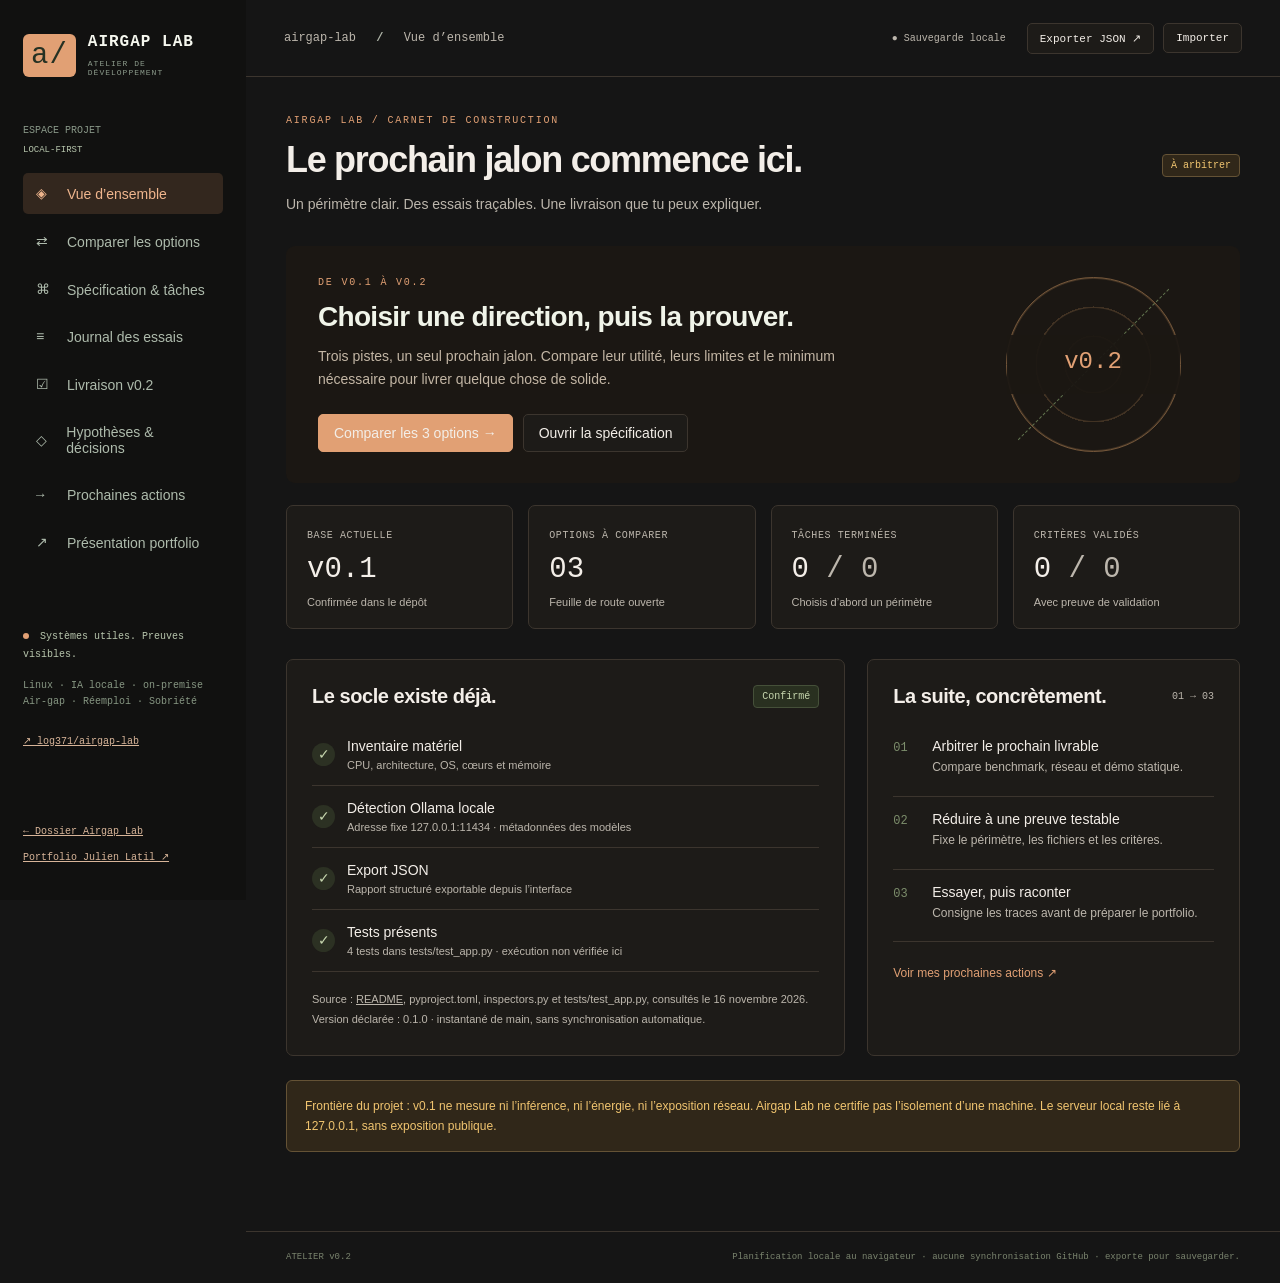
==== commit 7d293aca: "feat: publish structured Airgap Lab dossier and portfolio-linked workshop" ====
--- a/docs/atelier-v02.html
+++ b/docs/atelier-v02.html
@@ -1,6 +1,6 @@
-<!doctype html><html lang="fr"><head><meta charset="UTF-8"><meta name="viewport" content="width=device-width,initial-scale=1"><meta name="description" content="Atelier de pilotage du jalon v0.2 d’Airgap Lab : arbitrage, spécification et preuves."><title>Airgap Lab — Atelier v0.2</title><style>:root{--ink:#222820;--muted:#6f756b;--paper:#f5f6ef;--line:#dde0d5;--lime:#d1ef87;--dark:#1c251f;--green:#537044}*{box-sizing:border-box}body{margin:0;background:var(--paper);color:var(--ink);font:14px -apple-system,BlinkMacSystemFont,"Segoe UI",sans-serif}button,input,textarea,select{font:inherit}button,a,input,textarea,select{outline-offset:4px}button{cursor:pointer;border:1px solid var(--line);background:white;padding:10px 15px;border-radius:5px;color:var(--ink)}button:hover{border-color:#7b9568;background:#eef3e5}button.primary{background:var(--dark);color:var(--lime);border-color:var(--dark)}button.lime{background:var(--lime);border-color:var(--lime);color:var(--ink)}a{color:inherit}aside{position:fixed;inset:0 auto 0 0;width:246px;background:var(--dark);color:#c7d0c6;padding:33px 23px;display:flex;flex-direction:column}.brand{display:flex;gap:12px;align-items:center;text-decoration:none;color:#f5f7ee;font:700 16px monospace;letter-spacing:1px}.brand small{display:block;font:8px monospace;margin-top:8px;color:#8c9b8b;letter-spacing:1px}.mark{background:var(--lime);color:#253123;font:29px monospace;padding:5px 8px;border-radius:6px}.workspace{font:10px monospace;color:#8a9989;margin:48px 0 18px}.workspace span{display:block;margin-top:9px;color:#b7c6ad;font-size:9px}nav{display:grid;gap:7px}nav a{display:flex;align-items:center;gap:13px;text-decoration:none;padding:12px 13px;border-radius:5px;color:#aebbac}nav a.active{background:#34402f;color:var(--lime)}nav a i{font:14px monospace;width:18px;font-style:normal}.aside-bottom{margin-top:auto;font:10px monospace;color:#b9c7ae;line-height:1.8}.aside-bottom p{color:#879783;margin:14px 0 22px}.dot{display:inline-block;width:6px;height:6px;background:var(--lime);border-radius:50%;margin-right:5px}.shell{margin-left:246px}header{height:77px;padding:0 38px;border-bottom:1px solid var(--line);display:flex;align-items:center;justify-content:space-between;font:12px monospace;color:var(--muted)}header b{padding:0 13px;color:#afb5a8}header>div{display:flex;align-items:center;gap:9px}header #save{font:10px monospace;margin-right:12px}header button{font-size:11px;padding:8px 12px}main{max-width:1460px;margin:auto;padding:38px 40px 55px}.eyebrow{font:10px monospace;letter-spacing:1.8px;color:var(--green);text-transform:uppercase;margin-bottom:13px}h1{font-size:36px;font-weight:550;letter-spacing:-1.3px;margin:0 0 12px}h2{font-size:20px;letter-spacing:-.45px;font-weight:550;margin:0 0 10px}h3{font-size:16px;font-weight:600;margin:0 0 9px}p{line-height:1.65}small,.muted{color:var(--muted)}.intro{color:var(--muted);margin:0;max-width:720px;line-height:1.7}.heading{display:flex;justify-content:space-between;align-items:center;margin-bottom:29px;gap:18px}.badge{display:inline-block;border:1px solid #dde2d4;background:#edf2e5;color:#546a40;font:10px monospace;padding:5px 8px;border-radius:4px;white-space:nowrap}.badge.warn{background:#f7eedc;border-color:#e8dbbc;color:#927235}.badge.block{background:#f4e5df;border-color:#e9cfc4;color:#9c5541}.badge.neutral{background:#eef0eb;border-color:#dfe2d9;color:#778071}.hero{background:var(--dark);color:#f0f4e9;border-radius:9px;padding:31px 32px;display:grid;grid-template-columns:1fr 230px;gap:20px;position:relative;overflow:hidden}.hero .eyebrow{color:#bcd98a}.hero h2{font-size:28px;letter-spacing:-.7px}.hero p{color:#b2bfae;max-width:550px;margin:12px 0 23px}.hero button{margin-right:10px}.radar{position:relative;width:175px;height:175px;border:1px solid #60724e;border-radius:50%;margin:auto;background:repeating-radial-gradient(circle,transparent 0 27px,#43533c 28px 29px)}.radar:after{content:'v0.2';position:absolute;inset:57px 0;text-align:center;font:24px monospace;color:var(--lime);padding:13px 0;background:#1c251fe8}.radar:before{content:'';position:absolute;inset:-20px 86px;border-left:1px dashed #61744e;transform:rotate(45deg)}.stats{display:grid;grid-template-columns:repeat(4,1fr);gap:15px;margin:22px 0 30px}.stat,.panel,.option{border:1px solid var(--line);border-radius:7px;background:#fffefa}.stat{padding:19px 20px}.stat label{color:var(--muted);font:10px monospace;text-transform:uppercase;letter-spacing:.6px}.stat strong{font:29px monospace;display:block;margin:12px 0 7px}.stat small{font-size:11px}.grid{display:grid;grid-template-columns:1.5fr 1fr;gap:22px}.panel{padding:25px}.panelhead{display:flex;align-items:center;justify-content:space-between;gap:15px;margin-bottom:16px}.panelhead h2{margin:0}.tiny{font:10px monospace;color:var(--muted)}.baseline{display:flex;align-items:center;gap:12px;padding:14px 0;border-bottom:1px solid #edf0e7}.baseline:last-child{border:0}.tick{color:var(--green);background:#e9f0df;border-radius:50%;width:23px;height:23px;display:grid;place-items:center}.baseline small{display:block;font-size:11px;margin-top:5px}.baseline .badge{margin-left:auto}.step{display:grid;grid-template-columns:28px 1fr;gap:11px;padding:14px 0;border-bottom:1px solid #edf0e7}.step b{font:12px monospace;color:#7c8d6b;padding-top:3px}.step p{margin:4px 0;font-size:12px;color:var(--muted)}.textbutton{border:0;background:transparent;padding:0;color:var(--green);font-size:12px}.source{margin-top:18px;font-size:11px;color:var(--muted);line-height:1.8}.options{display:grid;grid-template-columns:repeat(3,1fr);gap:18px;margin-bottom:25px}.option{padding:24px;display:flex;flex-direction:column}.option.selected{border:1px solid #789657;box-shadow:0 0 0 2px #e6eed9}.option .num{font:11px monospace;color:#849176;display:flex;justify-content:space-between;margin-bottom:25px}.option p{color:var(--muted);font-size:13px;min-height:65px}.option dl{font-size:12px;line-height:1.6;flex:1}.option dt{font:10px monospace;text-transform:uppercase;color:#7c8773;margin-top:13px}.option dd{margin:4px 0 10px}.option button{margin-top:14px}.notice{background:#eaf0de;border:1px solid #dbe4cc;padding:15px 18px;border-radius:6px;font-size:12px;line-height:1.7;margin-bottom:24px}.notice.warning{background:#f6efdf;border-color:#eadcbd}.tablewrap{overflow-x:auto}table{border-collapse:collapse;width:100%;font-size:12px}th{text-align:left;font:10px monospace;color:#737d69;text-transform:uppercase;background:#f4f6ee}td,th{padding:15px 12px;border-bottom:1px solid var(--line);vertical-align:top}td code{font-size:11px;overflow-wrap:anywhere}td select{max-width:145px}input,textarea,select{border:1px solid #d5dcce;border-radius:4px;background:#fffefa;padding:10px;color:var(--ink)}textarea{width:100%;resize:vertical;min-height:95px;line-height:1.6}label.field{display:grid;gap:8px;font-size:12px;margin:17px 0}label.field small{font-size:11px}.formgrid{display:grid;grid-template-columns:1fr 1fr;gap:18px}.checkrow{display:flex;gap:12px;padding:18px 0;border-bottom:1px solid var(--line);align-items:flex-start}.checkrow input{margin-top:4px;accent-color:#5f7a46}.checkrow>div{flex:1}.checkrow p{font-size:12px;color:var(--muted);margin:5px 0 9px}.checkrow input[type=text]{width:100%;font-size:12px}.journal{border-left:2px solid #d7e1c7;padding:0 0 22px 22px;margin:22px 0}.journal p{white-space:pre-wrap;font-size:13px}.empty{text-align:center;padding:55px 20px;color:var(--muted)}.empty strong{display:block;color:var(--ink);font-weight:500;font-size:18px;margin-bottom:10px}.row{display:flex;gap:10px;align-items:center;flex-wrap:wrap}.spaced{margin-top:24px}.progress{height:5px;background:#e3e8da;border-radius:5px;margin:14px 0;overflow:hidden}.progress span{display:block;height:100%;background:#87a75c}.prose{white-space:pre-wrap;line-height:1.9;font-size:14px}.portfolio{max-width:850px;background:white;padding:40px;border:1px solid var(--line);border-top:4px solid #8ba65f}.portfolio h2{font-size:29px}footer{padding:20px 40px;border-top:1px solid var(--line);font:9px monospace;color:#7a846e;display:flex;justify-content:space-between}dialog{border:1px solid var(--line);border-radius:9px;width:600px;max-width:94vw;padding:28px;background:var(--paper);max-height:90vh}dialog::backdrop{background:#14201788}#toast{position:fixed;bottom:25px;right:30px;background:var(--dark);color:var(--lime);padding:14px 20px;border-radius:6px;display:none;z-index:10}button:disabled{opacity:.5;cursor:not-allowed}@media(min-width:1500px){main{padding-top:50px}.hero{padding:40px}}@media(max-width:1100px){aside{width:206px;padding:25px 16px}.shell{margin-left:206px}main{padding:30px 24px}.options{gap:10px}.option{padding:18px}.grid{grid-template-columns:1fr}.hero{grid-template-columns:1fr 170px}.stats{gap:10px}.stat{padding:16px}header{padding:0 24px}header #save{display:none}}@media(max-width:760px){aside{position:static;width:100%;padding:18px}.workspace,.aside-bottom{display:none}nav{display:flex;overflow:auto;margin-top:18px;gap:4px}nav a{white-space:nowrap;padding:9px;font-size:12px}nav a i{display:none}.shell{margin:0}header{height:65px;padding:12px 18px;gap:10px}header>span{display:none}main{padding:28px 18px}.heading{align-items:flex-start}h1{font-size:29px}.hero{grid-template-columns:1fr;padding:25px}.radar{display:none}.stats{grid-template-columns:1fr 1fr}.options{grid-template-columns:1fr}.option p{min-height:0}.formgrid{grid-template-columns:1fr}.portfolio{padding:24px}footer{padding:18px;display:block;line-height:1.8}footer span{display:block}.panel{padding:20px}.heading>.badge{white-space:normal}}
+<!doctype html><html lang="fr"><head><meta charset="UTF-8"><meta name="viewport" content="width=device-width,initial-scale=1"><meta name="description" content="Atelier de pilotage du jalon v0.2 d’Airgap Lab : arbitrage, spécification et preuves."><title>Atelier v0.2 — Airgap Lab · Julien Latil</title><style>:root{--ink:#222820;--muted:#6f756b;--paper:#f5f6ef;--line:#dde0d5;--lime:#d1ef87;--dark:#1c251f;--green:#537044}*{box-sizing:border-box}body{margin:0;background:var(--paper);color:var(--ink);font:14px -apple-system,BlinkMacSystemFont,"Segoe UI",sans-serif}button,input,textarea,select{font:inherit}button,a,input,textarea,select{outline-offset:4px}button{cursor:pointer;border:1px solid var(--line);background:white;padding:10px 15px;border-radius:5px;color:var(--ink)}button:hover{border-color:#7b9568;background:#eef3e5}button.primary{background:var(--dark);color:var(--lime);border-color:var(--dark)}button.lime{background:var(--lime);border-color:var(--lime);color:var(--ink)}a{color:inherit}aside{position:fixed;inset:0 auto 0 0;width:246px;background:var(--dark);color:#c7d0c6;padding:33px 23px;display:flex;flex-direction:column}.brand{display:flex;gap:12px;align-items:center;text-decoration:none;color:#f5f7ee;font:700 16px monospace;letter-spacing:1px}.brand small{display:block;font:8px monospace;margin-top:8px;color:#8c9b8b;letter-spacing:1px}.mark{background:var(--lime);color:#253123;font:29px monospace;padding:5px 8px;border-radius:6px}.workspace{font:10px monospace;color:#8a9989;margin:48px 0 18px}.workspace span{display:block;margin-top:9px;color:#b7c6ad;font-size:9px}nav{display:grid;gap:7px}nav a{display:flex;align-items:center;gap:13px;text-decoration:none;padding:12px 13px;border-radius:5px;color:#aebbac}nav a.active{background:#34402f;color:var(--lime)}nav a i{font:14px monospace;width:18px;font-style:normal}.aside-bottom{margin-top:auto;font:10px monospace;color:#b9c7ae;line-height:1.8}.aside-bottom p{color:#879783;margin:14px 0 22px}.dot{display:inline-block;width:6px;height:6px;background:var(--lime);border-radius:50%;margin-right:5px}.shell{margin-left:246px}header{height:77px;padding:0 38px;border-bottom:1px solid var(--line);display:flex;align-items:center;justify-content:space-between;font:12px monospace;color:var(--muted)}header b{padding:0 13px;color:#afb5a8}header>div{display:flex;align-items:center;gap:9px}header #save{font:10px monospace;margin-right:12px}header button{font-size:11px;padding:8px 12px}main{max-width:1460px;margin:auto;padding:38px 40px 55px}.eyebrow{font:10px monospace;letter-spacing:1.8px;color:var(--green);text-transform:uppercase;margin-bottom:13px}h1{font-size:36px;font-weight:550;letter-spacing:-1.3px;margin:0 0 12px}h2{font-size:20px;letter-spacing:-.45px;font-weight:550;margin:0 0 10px}h3{font-size:16px;font-weight:600;margin:0 0 9px}p{line-height:1.65}small,.muted{color:var(--muted)}.intro{color:var(--muted);margin:0;max-width:720px;line-height:1.7}.heading{display:flex;justify-content:space-between;align-items:center;margin-bottom:29px;gap:18px}.badge{display:inline-block;border:1px solid #dde2d4;background:#edf2e5;color:#546a40;font:10px monospace;padding:5px 8px;border-radius:4px;white-space:nowrap}.badge.warn{background:#f7eedc;border-color:#e8dbbc;color:#927235}.badge.block{background:#f4e5df;border-color:#e9cfc4;color:#9c5541}.badge.neutral{background:#eef0eb;border-color:#dfe2d9;color:#778071}.hero{background:var(--dark);color:#f0f4e9;border-radius:9px;padding:31px 32px;display:grid;grid-template-columns:1fr 230px;gap:20px;position:relative;overflow:hidden}.hero .eyebrow{color:#bcd98a}.hero h2{font-size:28px;letter-spacing:-.7px}.hero p{color:#b2bfae;max-width:550px;margin:12px 0 23px}.hero button{margin-right:10px}.radar{position:relative;width:175px;height:175px;border:1px solid #60724e;border-radius:50%;margin:auto;background:repeating-radial-gradient(circle,transparent 0 27px,#43533c 28px 29px)}.radar:after{content:'v0.2';position:absolute;inset:57px 0;text-align:center;font:24px monospace;color:var(--lime);padding:13px 0;background:#1c251fe8}.radar:before{content:'';position:absolute;inset:-20px 86px;border-left:1px dashed #61744e;transform:rotate(45deg)}.stats{display:grid;grid-template-columns:repeat(4,1fr);gap:15px;margin:22px 0 30px}.stat,.panel,.option{border:1px solid var(--line);border-radius:7px;background:#fffefa}.stat{padding:19px 20px}.stat label{color:var(--muted);font:10px monospace;text-transform:uppercase;letter-spacing:.6px}.stat strong{font:29px monospace;display:block;margin:12px 0 7px}.stat small{font-size:11px}.grid{display:grid;grid-template-columns:1.5fr 1fr;gap:22px}.panel{padding:25px}.panelhead{display:flex;align-items:center;justify-content:space-between;gap:15px;margin-bottom:16px}.panelhead h2{margin:0}.tiny{font:10px monospace;color:var(--muted)}.baseline{display:flex;align-items:center;gap:12px;padding:14px 0;border-bottom:1px solid #edf0e7}.baseline:last-child{border:0}.tick{color:var(--green);background:#e9f0df;border-radius:50%;width:23px;height:23px;display:grid;place-items:center}.baseline small{display:block;font-size:11px;margin-top:5px}.baseline .badge{margin-left:auto}.step{display:grid;grid-template-columns:28px 1fr;gap:11px;padding:14px 0;border-bottom:1px solid #edf0e7}.step b{font:12px monospace;color:#7c8d6b;padding-top:3px}.step p{margin:4px 0;font-size:12px;color:var(--muted)}.textbutton{border:0;background:transparent;padding:0;color:var(--green);font-size:12px}.source{margin-top:18px;font-size:11px;color:var(--muted);line-height:1.8}.options{display:grid;grid-template-columns:repeat(3,1fr);gap:18px;margin-bottom:25px}.option{padding:24px;display:flex;flex-direction:column}.option.selected{border:1px solid #789657;box-shadow:0 0 0 2px #e6eed9}.option .num{font:11px monospace;color:#849176;display:flex;justify-content:space-between;margin-bottom:25px}.option p{color:var(--muted);font-size:13px;min-height:65px}.option dl{font-size:12px;line-height:1.6;flex:1}.option dt{font:10px monospace;text-transform:uppercase;color:#7c8773;margin-top:13px}.option dd{margin:4px 0 10px}.option button{margin-top:14px}.notice{background:#eaf0de;border:1px solid #dbe4cc;padding:15px 18px;border-radius:6px;font-size:12px;line-height:1.7;margin-bottom:24px}.notice.warning{background:#f6efdf;border-color:#eadcbd}.tablewrap{overflow-x:auto}table{border-collapse:collapse;width:100%;font-size:12px}th{text-align:left;font:10px monospace;color:#737d69;text-transform:uppercase;background:#f4f6ee}td,th{padding:15px 12px;border-bottom:1px solid var(--line);vertical-align:top}td code{font-size:11px;overflow-wrap:anywhere}td select{max-width:145px}input,textarea,select{border:1px solid #d5dcce;border-radius:4px;background:#fffefa;padding:10px;color:var(--ink)}textarea{width:100%;resize:vertical;min-height:95px;line-height:1.6}label.field{display:grid;gap:8px;font-size:12px;margin:17px 0}label.field small{font-size:11px}.formgrid{display:grid;grid-template-columns:1fr 1fr;gap:18px}.checkrow{display:flex;gap:12px;padding:18px 0;border-bottom:1px solid var(--line);align-items:flex-start}.checkrow input{margin-top:4px;accent-color:#5f7a46}.checkrow>div{flex:1}.checkrow p{font-size:12px;color:var(--muted);margin:5px 0 9px}.checkrow input[type=text]{width:100%;font-size:12px}.journal{border-left:2px solid #d7e1c7;padding:0 0 22px 22px;margin:22px 0}.journal p{white-space:pre-wrap;font-size:13px}.empty{text-align:center;padding:55px 20px;color:var(--muted)}.empty strong{display:block;color:var(--ink);font-weight:500;font-size:18px;margin-bottom:10px}.row{display:flex;gap:10px;align-items:center;flex-wrap:wrap}.spaced{margin-top:24px}.progress{height:5px;background:#e3e8da;border-radius:5px;margin:14px 0;overflow:hidden}.progress span{display:block;height:100%;background:#87a75c}.prose{white-space:pre-wrap;line-height:1.9;font-size:14px}.portfolio{max-width:850px;background:white;padding:40px;border:1px solid var(--line);border-top:4px solid #8ba65f}.portfolio h2{font-size:29px}footer{padding:20px 40px;border-top:1px solid var(--line);font:9px monospace;color:#7a846e;display:flex;justify-content:space-between}dialog{border:1px solid var(--line);border-radius:9px;width:600px;max-width:94vw;padding:28px;background:var(--paper);max-height:90vh}dialog::backdrop{background:#14201788}#toast{position:fixed;bottom:25px;right:30px;background:var(--dark);color:var(--lime);padding:14px 20px;border-radius:6px;display:none;z-index:10}button:disabled{opacity:.5;cursor:not-allowed}@media(min-width:1500px){main{padding-top:50px}.hero{padding:40px}}@media(max-width:1100px){aside{width:206px;padding:25px 16px}.shell{margin-left:206px}main{padding:30px 24px}.options{gap:10px}.option{padding:18px}.grid{grid-template-columns:1fr}.hero{grid-template-columns:1fr 170px}.stats{gap:10px}.stat{padding:16px}header{padding:0 24px}header #save{display:none}}@media(max-width:760px){aside{position:static;width:100%;padding:18px}.workspace,.aside-bottom{display:none}nav{display:flex;overflow:auto;margin-top:18px;gap:4px}nav a{white-space:nowrap;padding:9px;font-size:12px}nav a i{display:none}.shell{margin:0}header{height:65px;padding:12px 18px;gap:10px}header>span{display:none}main{padding:28px 18px}.heading{align-items:flex-start}h1{font-size:29px}.hero{grid-template-columns:1fr;padding:25px}.radar{display:none}.stats{grid-template-columns:1fr 1fr}.options{grid-template-columns:1fr}.option p{min-height:0}.formgrid{grid-template-columns:1fr}.portfolio{padding:24px}footer{padding:18px;display:block;line-height:1.8}footer span{display:block}.panel{padding:20px}.heading>.badge{white-space:normal}}
 @media print{aside,header,footer,.heading,.row,main>.panel,#toast{display:none!important}.shell{margin:0}main{padding:0}.portfolio{border:0;max-width:100%;padding:15px}.prose{font-size:12px}}
-</style></head><body><aside><a class="brand" href="#overview"><span class="mark">a/</span><span>AIRGAP LAB<small>ATELIER DE DÉVELOPPEMENT</small></span></a><div class="workspace">ESPACE PROJET <span>LOCAL-FIRST</span></div><nav id="nav"></nav><div class="aside-bottom"><span class="dot"></span> Systèmes utiles. Preuves visibles.<p>Linux · IA locale · on-premise<br>Air-gap · Réemploi · Sobriété</p><a href="https://github.com/log371/airgap-lab" target="_blank" rel="noreferrer">↗ log371/airgap-lab</a></div></aside><div class="shell"><header><span>airgap-lab <b>/</b> <span id="crumb">Vue d’ensemble</span></span><div><span id="save">● Sauvegarde locale</span><button id="export">Exporter JSON ↗</button><button id="import">Importer</button><input type="file" id="importfile" accept="application/json" hidden></div></header><main id="main"></main><footer>ATELIER v0.2 <span>Planification locale au navigateur · aucune synchronisation GitHub · exporte pour sauvegarder.</span></footer></div><dialog id="modal"><form id="modalform"></form></dialog><div id="toast" role="status"></div><script>const $=s=>document.querySelector(s), KEY='airgap-atelier-v02-1', esc=s=>String(s??'').replace(/[&<>"']/g,c=>({'&':'&amp;','<':'&lt;','>':'&gt;','"':'&quot;',"'":'&#39;'}[c]));
+</style><style>@media screen{:root{color-scheme:dark;--ink:#f3eee8;--muted:#bcb6ac;--paper:#151515;--line:#3c352e;--lime:#e1a074;--dark:#111110;--green:#e1a074}body{background:#151515}button,input,select,textarea,.stat,.panel,.option{background:#1d1b18;color:#f3eee8}.panel,.stat,.option{border-color:#3c352e}.badge{background:#293020;color:#c7d7af;border-color:#455039}.badge.warn,.notice.warning{background:#302719;border-color:#645235;color:#f1c570}.badge.neutral{background:#292622;color:#c3baad;border-color:#4b443b}.badge.block{background:#37231d;color:#e8b19b;border-color:#734837}.notice{background:#252219;border-color:#4d4433;color:#e1c7a3}th{background:#24211d;color:#c0ac95}td,th,.baseline,.step{border-color:#3c352e}.option.selected{border-color:#e1a074;box-shadow:0 0 0 2px #473425}button:hover{background:#30251c;border-color:#e1a074;color:#fff}.tick{background:#2c3123;color:#c7d7af}.hero{background:#1b1713}.hero p{color:#c3b6a5}.hero .eyebrow{color:#e1a074}nav a.active{background:#33271e;color:#efb58d}.portfolio{background:#1d1b18;color:#f3eee8}dialog{background:#1d1b18;color:#f3eee8;border-color:#4d443b}header{height:auto;min-height:77px;flex-wrap:wrap;gap:12px;padding-top:14px;padding-bottom:14px}header a{font-size:10px;color:#e1a074}a:focus-visible,button:focus-visible{outline:2px solid #f1b74f}.aside-bottom a{display:block;color:#d8b599;margin-top:8px}.radar{border-color:#76583b;background:repeating-radial-gradient(circle,transparent 0 27px,#413223 28px 29px)}.radar:after{background:#1b1713ed;color:#e1a074}}@media screen and (max-width:600px){header>div{flex-wrap:wrap}h1{font-size:28px}main{padding:24px 18px}}</style></head><body><aside><a class="brand" href="#overview"><span class="mark">a/</span><span>AIRGAP LAB<small>ATELIER DE DÉVELOPPEMENT</small></span></a><div class="workspace">ESPACE PROJET <span>LOCAL-FIRST</span></div><nav id="nav"></nav><div class="aside-bottom"><span class="dot"></span> Systèmes utiles. Preuves visibles.<p>Linux · IA locale · on-premise<br>Air-gap · Réemploi · Sobriété</p><a href="https://github.com/log371/airgap-lab" target="_blank" rel="noreferrer">↗ log371/airgap-lab</a></div><div class="aside-bottom"><a href="./">← Dossier Airgap Lab</a><a href="https://julienl.dev/projects/airgap-lab">Portfolio Julien Latil ↗</a></div></aside><div class="shell"><header><span>airgap-lab <b>/</b> <span id="crumb">Vue d’ensemble</span></span><div><span id="save">● Sauvegarde locale</span><button id="export">Exporter JSON ↗</button><button id="import">Importer</button><input type="file" id="importfile" accept="application/json" hidden></div></header><main id="main"></main><footer>ATELIER v0.2 <span>Planification locale au navigateur · aucune synchronisation GitHub · exporte pour sauvegarder.</span></footer></div><dialog id="modal"><form id="modalform"></form></dialog><div id="toast" role="status"></div><script>const $=s=>document.querySelector(s), KEY='airgap-atelier-v02-1', esc=s=>String(s??'').replace(/[&<>"']/g,c=>({'&':'&amp;','<':'&lt;','>':'&gt;','"':'&quot;',"'":'&#39;'}[c]));
 const pages=[['overview','◈','Vue d’ensemble'],['compare','⇄','Comparer les options'],['spec','⌘','Spécification & tâches'],['journal','≡','Journal des essais'],['delivery','☑','Livraison v0.2'],['decisions','◇','Hypothèses & décisions'],['next','→','Prochaines actions'],['portfolio','↗','Présentation portfolio']];
 const options={bench:{name:'Benchmark d’inférence',desc:'Passer de « modèle détecté » à une mesure locale répétable et documentée.',value:'IA locale · reproductibilité',effort:'Moyen à élevé',risk:'Mesures trompeuses sans protocole ; modèle ou mémoire indisponibles.',scope:'Un modèle déjà installé, un prompt fixe, 1 chauffe exclue puis 3 échantillons. Latence murale et tokens/s calculés depuis les compteurs Ollama, données brutes exportées.',out:'Comparaisons multi-machines, score global, mesure énergétique, téléchargement de modèles.',files:['airgap_lab/benchmark.py (à créer)','airgap_lab/app.py (existant)','airgap_lab/index.html (existant)','tests/test_benchmark.py (à créer)','README.md (existant)'],test:'Simuler réponses, compteurs absents, timeout et Ollama indisponible ; réaliser ensuite 3 mesures sur un hôte documenté.',accept:['La chauffe est exclue et les 3 échantillons bruts sont conservés.','Modèle, version Ollama, hôte, paramètres et prompt sont documentés.','Latence et tokens/s portent des unités et une méthode explicite.','Les erreurs et compteurs absents produisent un état explicite, sans résultat inventé.'],hyp:'Le modèle choisi tient en mémoire et fournit des compteurs exploitables.'},network:{name:'Inventaire réseau',desc:'Rendre visibles les ports en écoute de la machine, sur demande explicite.',value:'Linux · systèmes · périmètre local',effort:'Moyen',risk:'Visibilité partielle selon droits et OS ; métadonnées sensibles.',scope:'Lecture locale des sockets en écoute sur Linux via psutil, déclenchée volontairement. Afficher protocole, adresse, port et limites de visibilité.',out:'Scan de machines distantes, paquets réseau, exploitation, certification air-gap ou score de sécurité.',files:['airgap_lab/network.py (à créer)','airgap_lab/app.py (existant)','airgap_lab/index.html (existant)','tests/test_network.py (à créer)','README.md (existant)'],test:'Simuler sockets IPv4/IPv6, doublons et refus de permission ; comparer sur Linux avec ss -lntu.',accept:['La collecte est désactivée par défaut et déclenchée explicitement.','Les ports TCP/UDP sont normalisés et l’écoute distinguée des connexions.','Un refus de permission est visible et ne devient pas un inventaire vide prétendument complet.','Le rapport indique OS, droits et limites ; aucun scan distant n’est lancé.'],hyp:'psutil permet une visibilité suffisante sur la cible Linux sans privilèges supplémentaires.'},demo:{name:'Démo statique',desc:'Montrer le fonctionnement sans exposer les métadonnées d’une machine réelle.',value:'Lisibilité · portfolio · sobriété',effort:'Faible à moyen',risk:'Confusion entre exemples synthétiques et résultats réels.',scope:'Une page sans backend, alimentée par une fixture JSON synthétique explicitement signalée. Deux états : Ollama présent et absent ; export du jeu affiché.',out:'Collecte réelle dans le navigateur, benchmark fictif, dépendance CDN et télémétrie.',files:['demo/index.html (à créer)','demo/fixtures/snapshot.json (à créer)','tests/test_demo.py (à créer)','README.md (existant)'],test:'Ouvrir la démo sans réseau ; vérifier les deux états et l’export JSON ; vérifier l’absence de données personnelles.',accept:['Chaque écran et chaque export indiquent « données synthétiques ».','La démo fonctionne hors ligne après récupération des fichiers.','Les états Ollama présent et absent sont consultables et lisibles.','Aucune collecte réelle, ressource CDN ou télémétrie n’est ajoutée.'],hyp:'La vue existante peut être adaptée sans dupliquer excessivement la logique d’affichage.'}};
 const initial=()=>({version:1,selected:null,plans:{},tasks:[],logs:[],hypotheses:Object.entries(options).map(([id,o])=>({id,option:id,text:o.hyp,status:'Hypothétique',evidence:''})),decisions:[],checks:[],pitch:''});let state;try{state=JSON.parse(localStorage.getItem(KEY))||initial()}catch{state=initial()}let page='overview';
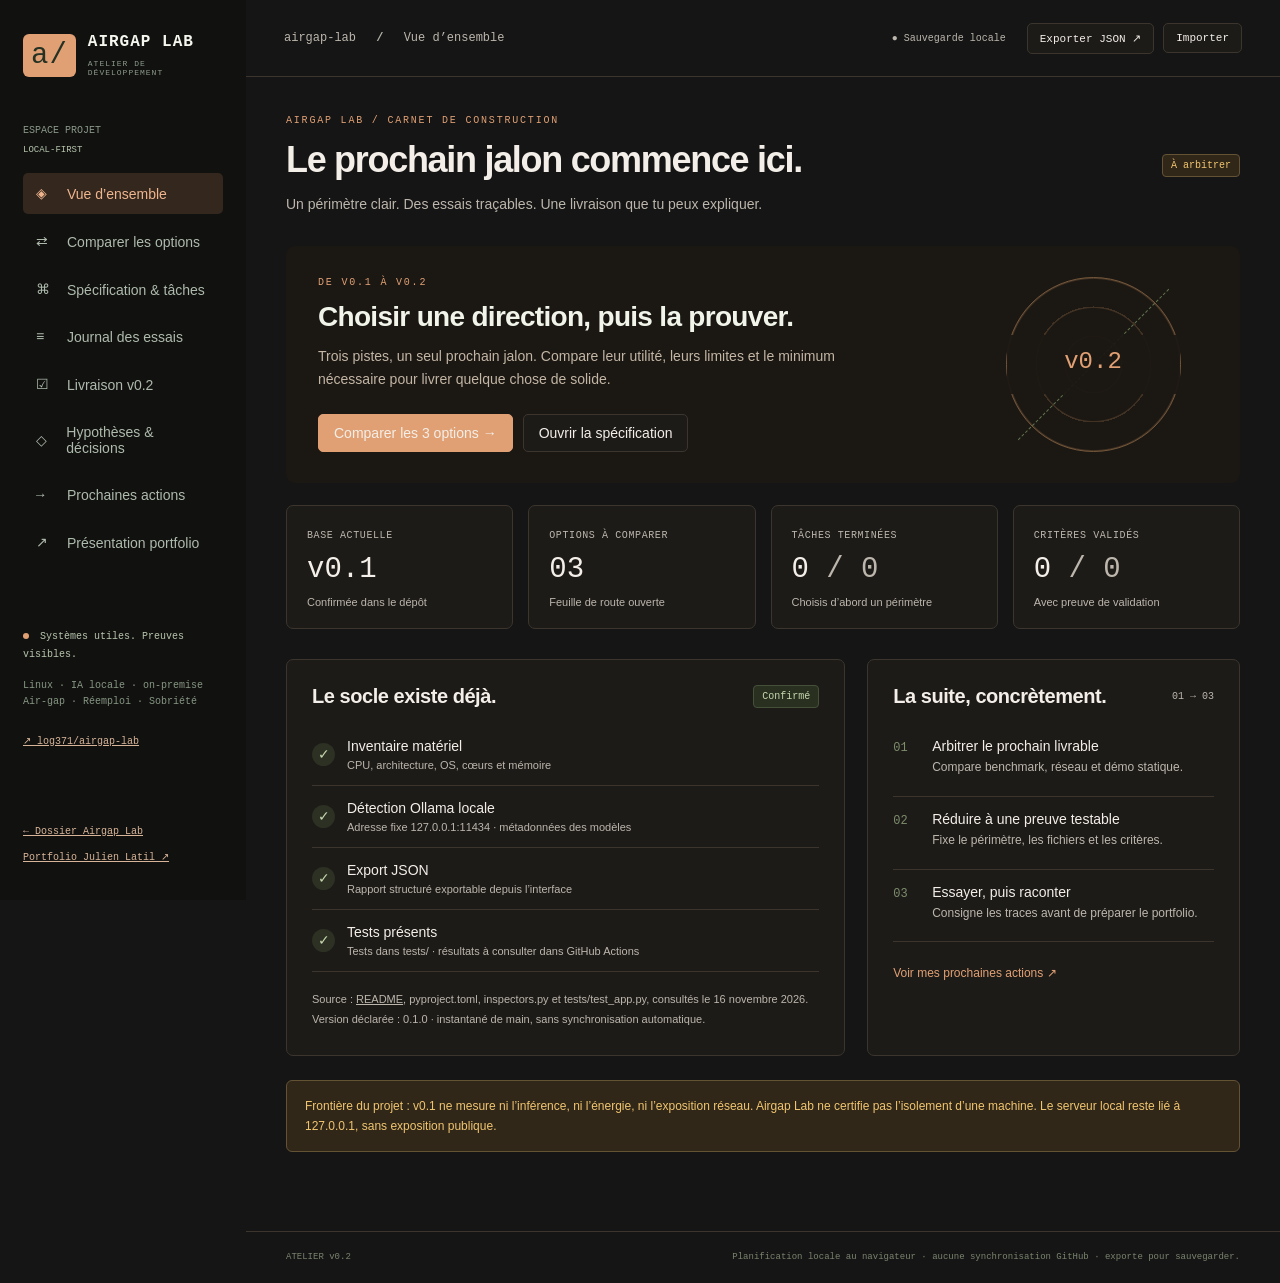
==== commit 670e52e2: "fix: validate workshop backups and harden local inspection boundaries" ====
--- a/docs/atelier-v02.html
+++ b/docs/atelier-v02.html
@@ -1,28 +1,77 @@
-<!doctype html><html lang="fr"><head><meta charset="UTF-8"><meta name="viewport" content="width=device-width,initial-scale=1"><meta name="description" content="Atelier de pilotage du jalon v0.2 d’Airgap Lab : arbitrage, spécification et preuves."><title>Atelier v0.2 — Airgap Lab · Julien Latil</title><style>:root{--ink:#222820;--muted:#6f756b;--paper:#f5f6ef;--line:#dde0d5;--lime:#d1ef87;--dark:#1c251f;--green:#537044}*{box-sizing:border-box}body{margin:0;background:var(--paper);color:var(--ink);font:14px -apple-system,BlinkMacSystemFont,"Segoe UI",sans-serif}button,input,textarea,select{font:inherit}button,a,input,textarea,select{outline-offset:4px}button{cursor:pointer;border:1px solid var(--line);background:white;padding:10px 15px;border-radius:5px;color:var(--ink)}button:hover{border-color:#7b9568;background:#eef3e5}button.primary{background:var(--dark);color:var(--lime);border-color:var(--dark)}button.lime{background:var(--lime);border-color:var(--lime);color:var(--ink)}a{color:inherit}aside{position:fixed;inset:0 auto 0 0;width:246px;background:var(--dark);color:#c7d0c6;padding:33px 23px;display:flex;flex-direction:column}.brand{display:flex;gap:12px;align-items:center;text-decoration:none;color:#f5f7ee;font:700 16px monospace;letter-spacing:1px}.brand small{display:block;font:8px monospace;margin-top:8px;color:#8c9b8b;letter-spacing:1px}.mark{background:var(--lime);color:#253123;font:29px monospace;padding:5px 8px;border-radius:6px}.workspace{font:10px monospace;color:#8a9989;margin:48px 0 18px}.workspace span{display:block;margin-top:9px;color:#b7c6ad;font-size:9px}nav{display:grid;gap:7px}nav a{display:flex;align-items:center;gap:13px;text-decoration:none;padding:12px 13px;border-radius:5px;color:#aebbac}nav a.active{background:#34402f;color:var(--lime)}nav a i{font:14px monospace;width:18px;font-style:normal}.aside-bottom{margin-top:auto;font:10px monospace;color:#b9c7ae;line-height:1.8}.aside-bottom p{color:#879783;margin:14px 0 22px}.dot{display:inline-block;width:6px;height:6px;background:var(--lime);border-radius:50%;margin-right:5px}.shell{margin-left:246px}header{height:77px;padding:0 38px;border-bottom:1px solid var(--line);display:flex;align-items:center;justify-content:space-between;font:12px monospace;color:var(--muted)}header b{padding:0 13px;color:#afb5a8}header>div{display:flex;align-items:center;gap:9px}header #save{font:10px monospace;margin-right:12px}header button{font-size:11px;padding:8px 12px}main{max-width:1460px;margin:auto;padding:38px 40px 55px}.eyebrow{font:10px monospace;letter-spacing:1.8px;color:var(--green);text-transform:uppercase;margin-bottom:13px}h1{font-size:36px;font-weight:550;letter-spacing:-1.3px;margin:0 0 12px}h2{font-size:20px;letter-spacing:-.45px;font-weight:550;margin:0 0 10px}h3{font-size:16px;font-weight:600;margin:0 0 9px}p{line-height:1.65}small,.muted{color:var(--muted)}.intro{color:var(--muted);margin:0;max-width:720px;line-height:1.7}.heading{display:flex;justify-content:space-between;align-items:center;margin-bottom:29px;gap:18px}.badge{display:inline-block;border:1px solid #dde2d4;background:#edf2e5;color:#546a40;font:10px monospace;padding:5px 8px;border-radius:4px;white-space:nowrap}.badge.warn{background:#f7eedc;border-color:#e8dbbc;color:#927235}.badge.block{background:#f4e5df;border-color:#e9cfc4;color:#9c5541}.badge.neutral{background:#eef0eb;border-color:#dfe2d9;color:#778071}.hero{background:var(--dark);color:#f0f4e9;border-radius:9px;padding:31px 32px;display:grid;grid-template-columns:1fr 230px;gap:20px;position:relative;overflow:hidden}.hero .eyebrow{color:#bcd98a}.hero h2{font-size:28px;letter-spacing:-.7px}.hero p{color:#b2bfae;max-width:550px;margin:12px 0 23px}.hero button{margin-right:10px}.radar{position:relative;width:175px;height:175px;border:1px solid #60724e;border-radius:50%;margin:auto;background:repeating-radial-gradient(circle,transparent 0 27px,#43533c 28px 29px)}.radar:after{content:'v0.2';position:absolute;inset:57px 0;text-align:center;font:24px monospace;color:var(--lime);padding:13px 0;background:#1c251fe8}.radar:before{content:'';position:absolute;inset:-20px 86px;border-left:1px dashed #61744e;transform:rotate(45deg)}.stats{display:grid;grid-template-columns:repeat(4,1fr);gap:15px;margin:22px 0 30px}.stat,.panel,.option{border:1px solid var(--line);border-radius:7px;background:#fffefa}.stat{padding:19px 20px}.stat label{color:var(--muted);font:10px monospace;text-transform:uppercase;letter-spacing:.6px}.stat strong{font:29px monospace;display:block;margin:12px 0 7px}.stat small{font-size:11px}.grid{display:grid;grid-template-columns:1.5fr 1fr;gap:22px}.panel{padding:25px}.panelhead{display:flex;align-items:center;justify-content:space-between;gap:15px;margin-bottom:16px}.panelhead h2{margin:0}.tiny{font:10px monospace;color:var(--muted)}.baseline{display:flex;align-items:center;gap:12px;padding:14px 0;border-bottom:1px solid #edf0e7}.baseline:last-child{border:0}.tick{color:var(--green);background:#e9f0df;border-radius:50%;width:23px;height:23px;display:grid;place-items:center}.baseline small{display:block;font-size:11px;margin-top:5px}.baseline .badge{margin-left:auto}.step{display:grid;grid-template-columns:28px 1fr;gap:11px;padding:14px 0;border-bottom:1px solid #edf0e7}.step b{font:12px monospace;color:#7c8d6b;padding-top:3px}.step p{margin:4px 0;font-size:12px;color:var(--muted)}.textbutton{border:0;background:transparent;padding:0;color:var(--green);font-size:12px}.source{margin-top:18px;font-size:11px;color:var(--muted);line-height:1.8}.options{display:grid;grid-template-columns:repeat(3,1fr);gap:18px;margin-bottom:25px}.option{padding:24px;display:flex;flex-direction:column}.option.selected{border:1px solid #789657;box-shadow:0 0 0 2px #e6eed9}.option .num{font:11px monospace;color:#849176;display:flex;justify-content:space-between;margin-bottom:25px}.option p{color:var(--muted);font-size:13px;min-height:65px}.option dl{font-size:12px;line-height:1.6;flex:1}.option dt{font:10px monospace;text-transform:uppercase;color:#7c8773;margin-top:13px}.option dd{margin:4px 0 10px}.option button{margin-top:14px}.notice{background:#eaf0de;border:1px solid #dbe4cc;padding:15px 18px;border-radius:6px;font-size:12px;line-height:1.7;margin-bottom:24px}.notice.warning{background:#f6efdf;border-color:#eadcbd}.tablewrap{overflow-x:auto}table{border-collapse:collapse;width:100%;font-size:12px}th{text-align:left;font:10px monospace;color:#737d69;text-transform:uppercase;background:#f4f6ee}td,th{padding:15px 12px;border-bottom:1px solid var(--line);vertical-align:top}td code{font-size:11px;overflow-wrap:anywhere}td select{max-width:145px}input,textarea,select{border:1px solid #d5dcce;border-radius:4px;background:#fffefa;padding:10px;color:var(--ink)}textarea{width:100%;resize:vertical;min-height:95px;line-height:1.6}label.field{display:grid;gap:8px;font-size:12px;margin:17px 0}label.field small{font-size:11px}.formgrid{display:grid;grid-template-columns:1fr 1fr;gap:18px}.checkrow{display:flex;gap:12px;padding:18px 0;border-bottom:1px solid var(--line);align-items:flex-start}.checkrow input{margin-top:4px;accent-color:#5f7a46}.checkrow>div{flex:1}.checkrow p{font-size:12px;color:var(--muted);margin:5px 0 9px}.checkrow input[type=text]{width:100%;font-size:12px}.journal{border-left:2px solid #d7e1c7;padding:0 0 22px 22px;margin:22px 0}.journal p{white-space:pre-wrap;font-size:13px}.empty{text-align:center;padding:55px 20px;color:var(--muted)}.empty strong{display:block;color:var(--ink);font-weight:500;font-size:18px;margin-bottom:10px}.row{display:flex;gap:10px;align-items:center;flex-wrap:wrap}.spaced{margin-top:24px}.progress{height:5px;background:#e3e8da;border-radius:5px;margin:14px 0;overflow:hidden}.progress span{display:block;height:100%;background:#87a75c}.prose{white-space:pre-wrap;line-height:1.9;font-size:14px}.portfolio{max-width:850px;background:white;padding:40px;border:1px solid var(--line);border-top:4px solid #8ba65f}.portfolio h2{font-size:29px}footer{padding:20px 40px;border-top:1px solid var(--line);font:9px monospace;color:#7a846e;display:flex;justify-content:space-between}dialog{border:1px solid var(--line);border-radius:9px;width:600px;max-width:94vw;padding:28px;background:var(--paper);max-height:90vh}dialog::backdrop{background:#14201788}#toast{position:fixed;bottom:25px;right:30px;background:var(--dark);color:var(--lime);padding:14px 20px;border-radius:6px;display:none;z-index:10}button:disabled{opacity:.5;cursor:not-allowed}@media(min-width:1500px){main{padding-top:50px}.hero{padding:40px}}@media(max-width:1100px){aside{width:206px;padding:25px 16px}.shell{margin-left:206px}main{padding:30px 24px}.options{gap:10px}.option{padding:18px}.grid{grid-template-columns:1fr}.hero{grid-template-columns:1fr 170px}.stats{gap:10px}.stat{padding:16px}header{padding:0 24px}header #save{display:none}}@media(max-width:760px){aside{position:static;width:100%;padding:18px}.workspace,.aside-bottom{display:none}nav{display:flex;overflow:auto;margin-top:18px;gap:4px}nav a{white-space:nowrap;padding:9px;font-size:12px}nav a i{display:none}.shell{margin:0}header{height:65px;padding:12px 18px;gap:10px}header>span{display:none}main{padding:28px 18px}.heading{align-items:flex-start}h1{font-size:29px}.hero{grid-template-columns:1fr;padding:25px}.radar{display:none}.stats{grid-template-columns:1fr 1fr}.options{grid-template-columns:1fr}.option p{min-height:0}.formgrid{grid-template-columns:1fr}.portfolio{padding:24px}footer{padding:18px;display:block;line-height:1.8}footer span{display:block}.panel{padding:20px}.heading>.badge{white-space:normal}}
+<!doctype html><html lang="fr"><head><meta charset="UTF-8"><meta http-equiv="Content-Security-Policy" content="default-src 'self'; script-src 'self' 'sha256-GUmqnEIofw3uexEmdSsYHiFcAizZqS7lD08ZTm5T/kA='; style-src 'self' 'unsafe-inline'; img-src 'self' data:; connect-src 'none'; object-src 'none'; base-uri 'none'; form-action 'self'"><meta name="viewport" content="width=device-width,initial-scale=1"><meta name="description" content="Atelier de pilotage du jalon v0.2 d’Airgap Lab : arbitrage, spécification et preuves."><title>Atelier v0.2 — Airgap Lab · Julien Latil</title><style>:root{--ink:#222820;--muted:#6f756b;--paper:#f5f6ef;--line:#dde0d5;--lime:#d1ef87;--dark:#1c251f;--green:#537044}*{box-sizing:border-box}body{margin:0;background:var(--paper);color:var(--ink);font:14px -apple-system,BlinkMacSystemFont,"Segoe UI",sans-serif}button,input,textarea,select{font:inherit}button,a,input,textarea,select{outline-offset:4px}button{cursor:pointer;border:1px solid var(--line);background:white;padding:10px 15px;border-radius:5px;color:var(--ink)}button:hover{border-color:#7b9568;background:#eef3e5}button.primary{background:var(--dark);color:var(--lime);border-color:var(--dark)}button.lime{background:var(--lime);border-color:var(--lime);color:var(--ink)}a{color:inherit}aside{position:fixed;inset:0 auto 0 0;width:246px;background:var(--dark);color:#c7d0c6;padding:33px 23px;display:flex;flex-direction:column}.brand{display:flex;gap:12px;align-items:center;text-decoration:none;color:#f5f7ee;font:700 16px monospace;letter-spacing:1px}.brand small{display:block;font:8px monospace;margin-top:8px;color:#8c9b8b;letter-spacing:1px}.mark{background:var(--lime);color:#253123;font:29px monospace;padding:5px 8px;border-radius:6px}.workspace{font:10px monospace;color:#8a9989;margin:48px 0 18px}.workspace span{display:block;margin-top:9px;color:#b7c6ad;font-size:9px}nav{display:grid;gap:7px}nav a{display:flex;align-items:center;gap:13px;text-decoration:none;padding:12px 13px;border-radius:5px;color:#aebbac}nav a.active{background:#34402f;color:var(--lime)}nav a i{font:14px monospace;width:18px;font-style:normal}.aside-bottom{margin-top:auto;font:10px monospace;color:#b9c7ae;line-height:1.8}.aside-bottom p{color:#879783;margin:14px 0 22px}.dot{display:inline-block;width:6px;height:6px;background:var(--lime);border-radius:50%;margin-right:5px}.shell{margin-left:246px}header{height:77px;padding:0 38px;border-bottom:1px solid var(--line);display:flex;align-items:center;justify-content:space-between;font:12px monospace;color:var(--muted)}header b{padding:0 13px;color:#afb5a8}header>div{display:flex;align-items:center;gap:9px}header #save{font:10px monospace;margin-right:12px}header button{font-size:11px;padding:8px 12px}main{max-width:1460px;margin:auto;padding:38px 40px 55px}.eyebrow{font:10px monospace;letter-spacing:1.8px;color:var(--green);text-transform:uppercase;margin-bottom:13px}h1{font-size:36px;font-weight:550;letter-spacing:-1.3px;margin:0 0 12px}h2{font-size:20px;letter-spacing:-.45px;font-weight:550;margin:0 0 10px}h3{font-size:16px;font-weight:600;margin:0 0 9px}p{line-height:1.65}small,.muted{color:var(--muted)}.intro{color:var(--muted);margin:0;max-width:720px;line-height:1.7}.heading{display:flex;justify-content:space-between;align-items:center;margin-bottom:29px;gap:18px}.badge{display:inline-block;border:1px solid #dde2d4;background:#edf2e5;color:#546a40;font:10px monospace;padding:5px 8px;border-radius:4px;white-space:nowrap}.badge.warn{background:#f7eedc;border-color:#e8dbbc;color:#927235}.badge.block{background:#f4e5df;border-color:#e9cfc4;color:#9c5541}.badge.neutral{background:#eef0eb;border-color:#dfe2d9;color:#778071}.hero{background:var(--dark);color:#f0f4e9;border-radius:9px;padding:31px 32px;display:grid;grid-template-columns:1fr 230px;gap:20px;position:relative;overflow:hidden}.hero .eyebrow{color:#bcd98a}.hero h2{font-size:28px;letter-spacing:-.7px}.hero p{color:#b2bfae;max-width:550px;margin:12px 0 23px}.hero button{margin-right:10px}.radar{position:relative;width:175px;height:175px;border:1px solid #60724e;border-radius:50%;margin:auto;background:repeating-radial-gradient(circle,transparent 0 27px,#43533c 28px 29px)}.radar:after{content:'v0.2';position:absolute;inset:57px 0;text-align:center;font:24px monospace;color:var(--lime);padding:13px 0;background:#1c251fe8}.radar:before{content:'';position:absolute;inset:-20px 86px;border-left:1px dashed #61744e;transform:rotate(45deg)}.stats{display:grid;grid-template-columns:repeat(4,1fr);gap:15px;margin:22px 0 30px}.stat,.panel,.option{border:1px solid var(--line);border-radius:7px;background:#fffefa}.stat{padding:19px 20px}.stat label{color:var(--muted);font:10px monospace;text-transform:uppercase;letter-spacing:.6px}.stat strong{font:29px monospace;display:block;margin:12px 0 7px}.stat small{font-size:11px}.grid{display:grid;grid-template-columns:1.5fr 1fr;gap:22px}.panel{padding:25px}.panelhead{display:flex;align-items:center;justify-content:space-between;gap:15px;margin-bottom:16px}.panelhead h2{margin:0}.tiny{font:10px monospace;color:var(--muted)}.baseline{display:flex;align-items:center;gap:12px;padding:14px 0;border-bottom:1px solid #edf0e7}.baseline:last-child{border:0}.tick{color:var(--green);background:#e9f0df;border-radius:50%;width:23px;height:23px;display:grid;place-items:center}.baseline small{display:block;font-size:11px;margin-top:5px}.baseline .badge{margin-left:auto}.step{display:grid;grid-template-columns:28px 1fr;gap:11px;padding:14px 0;border-bottom:1px solid #edf0e7}.step b{font:12px monospace;color:#7c8d6b;padding-top:3px}.step p{margin:4px 0;font-size:12px;color:var(--muted)}.textbutton{border:0;background:transparent;padding:0;color:var(--green);font-size:12px}.source{margin-top:18px;font-size:11px;color:var(--muted);line-height:1.8}.options{display:grid;grid-template-columns:repeat(3,1fr);gap:18px;margin-bottom:25px}.option{padding:24px;display:flex;flex-direction:column}.option.selected{border:1px solid #789657;box-shadow:0 0 0 2px #e6eed9}.option .num{font:11px monospace;color:#849176;display:flex;justify-content:space-between;margin-bottom:25px}.option p{color:var(--muted);font-size:13px;min-height:65px}.option dl{font-size:12px;line-height:1.6;flex:1}.option dt{font:10px monospace;text-transform:uppercase;color:#7c8773;margin-top:13px}.option dd{margin:4px 0 10px}.option button{margin-top:14px}.notice{background:#eaf0de;border:1px solid #dbe4cc;padding:15px 18px;border-radius:6px;font-size:12px;line-height:1.7;margin-bottom:24px}.notice.warning{background:#f6efdf;border-color:#eadcbd}.tablewrap{overflow-x:auto}table{border-collapse:collapse;width:100%;font-size:12px}th{text-align:left;font:10px monospace;color:#737d69;text-transform:uppercase;background:#f4f6ee}td,th{padding:15px 12px;border-bottom:1px solid var(--line);vertical-align:top}td code{font-size:11px;overflow-wrap:anywhere}td select{max-width:145px}input,textarea,select{border:1px solid #d5dcce;border-radius:4px;background:#fffefa;padding:10px;color:var(--ink)}textarea{width:100%;resize:vertical;min-height:95px;line-height:1.6}label.field{display:grid;gap:8px;font-size:12px;margin:17px 0}label.field small{font-size:11px}.formgrid{display:grid;grid-template-columns:1fr 1fr;gap:18px}.checkrow{display:flex;gap:12px;padding:18px 0;border-bottom:1px solid var(--line);align-items:flex-start}.checkrow input{margin-top:4px;accent-color:#5f7a46}.checkrow>div{flex:1}.checkrow p{font-size:12px;color:var(--muted);margin:5px 0 9px}.checkrow input[type=text]{width:100%;font-size:12px}.journal{border-left:2px solid #d7e1c7;padding:0 0 22px 22px;margin:22px 0}.journal p{white-space:pre-wrap;font-size:13px}.empty{text-align:center;padding:55px 20px;color:var(--muted)}.empty strong{display:block;color:var(--ink);font-weight:500;font-size:18px;margin-bottom:10px}.row{display:flex;gap:10px;align-items:center;flex-wrap:wrap}.spaced{margin-top:24px}.progress{height:5px;background:#e3e8da;border-radius:5px;margin:14px 0;overflow:hidden}.progress span{display:block;height:100%;background:#87a75c}.prose{white-space:pre-wrap;line-height:1.9;font-size:14px}.portfolio{max-width:850px;background:white;padding:40px;border:1px solid var(--line);border-top:4px solid #8ba65f}.portfolio h2{font-size:29px}footer{padding:20px 40px;border-top:1px solid var(--line);font:9px monospace;color:#7a846e;display:flex;justify-content:space-between}dialog{border:1px solid var(--line);border-radius:9px;width:600px;max-width:94vw;padding:28px;background:var(--paper);max-height:90vh}dialog::backdrop{background:#14201788}#toast{position:fixed;bottom:25px;right:30px;background:var(--dark);color:var(--lime);padding:14px 20px;border-radius:6px;display:none;z-index:10}button:disabled{opacity:.5;cursor:not-allowed}@media(min-width:1500px){main{padding-top:50px}.hero{padding:40px}}@media(max-width:1100px){aside{width:206px;padding:25px 16px}.shell{margin-left:206px}main{padding:30px 24px}.options{gap:10px}.option{padding:18px}.grid{grid-template-columns:1fr}.hero{grid-template-columns:1fr 170px}.stats{gap:10px}.stat{padding:16px}header{padding:0 24px}header #save{display:none}}@media(max-width:760px){aside{position:static;width:100%;padding:18px}.workspace,.aside-bottom{display:none}nav{display:flex;overflow:auto;margin-top:18px;gap:4px}nav a{white-space:nowrap;padding:9px;font-size:12px}nav a i{display:none}.shell{margin:0}header{height:65px;padding:12px 18px;gap:10px}header>span{display:none}main{padding:28px 18px}.heading{align-items:flex-start}h1{font-size:29px}.hero{grid-template-columns:1fr;padding:25px}.radar{display:none}.stats{grid-template-columns:1fr 1fr}.options{grid-template-columns:1fr}.option p{min-height:0}.formgrid{grid-template-columns:1fr}.portfolio{padding:24px}footer{padding:18px;display:block;line-height:1.8}footer span{display:block}.panel{padding:20px}.heading>.badge{white-space:normal}}
 @media print{aside,header,footer,.heading,.row,main>.panel,#toast{display:none!important}.shell{margin:0}main{padding:0}.portfolio{border:0;max-width:100%;padding:15px}.prose{font-size:12px}}
-</style><style>@media screen{:root{color-scheme:dark;--ink:#f3eee8;--muted:#bcb6ac;--paper:#151515;--line:#3c352e;--lime:#e1a074;--dark:#111110;--green:#e1a074}body{background:#151515}button,input,select,textarea,.stat,.panel,.option{background:#1d1b18;color:#f3eee8}.panel,.stat,.option{border-color:#3c352e}.badge{background:#293020;color:#c7d7af;border-color:#455039}.badge.warn,.notice.warning{background:#302719;border-color:#645235;color:#f1c570}.badge.neutral{background:#292622;color:#c3baad;border-color:#4b443b}.badge.block{background:#37231d;color:#e8b19b;border-color:#734837}.notice{background:#252219;border-color:#4d4433;color:#e1c7a3}th{background:#24211d;color:#c0ac95}td,th,.baseline,.step{border-color:#3c352e}.option.selected{border-color:#e1a074;box-shadow:0 0 0 2px #473425}button:hover{background:#30251c;border-color:#e1a074;color:#fff}.tick{background:#2c3123;color:#c7d7af}.hero{background:#1b1713}.hero p{color:#c3b6a5}.hero .eyebrow{color:#e1a074}nav a.active{background:#33271e;color:#efb58d}.portfolio{background:#1d1b18;color:#f3eee8}dialog{background:#1d1b18;color:#f3eee8;border-color:#4d443b}header{height:auto;min-height:77px;flex-wrap:wrap;gap:12px;padding-top:14px;padding-bottom:14px}header a{font-size:10px;color:#e1a074}a:focus-visible,button:focus-visible{outline:2px solid #f1b74f}.aside-bottom a{display:block;color:#d8b599;margin-top:8px}.radar{border-color:#76583b;background:repeating-radial-gradient(circle,transparent 0 27px,#413223 28px 29px)}.radar:after{background:#1b1713ed;color:#e1a074}}@media screen and (max-width:600px){header>div{flex-wrap:wrap}h1{font-size:28px}main{padding:24px 18px}}</style></head><body><aside><a class="brand" href="#overview"><span class="mark">a/</span><span>AIRGAP LAB<small>ATELIER DE DÉVELOPPEMENT</small></span></a><div class="workspace">ESPACE PROJET <span>LOCAL-FIRST</span></div><nav id="nav"></nav><div class="aside-bottom"><span class="dot"></span> Systèmes utiles. Preuves visibles.<p>Linux · IA locale · on-premise<br>Air-gap · Réemploi · Sobriété</p><a href="https://github.com/log371/airgap-lab" target="_blank" rel="noreferrer">↗ log371/airgap-lab</a></div><div class="aside-bottom"><a href="./">← Dossier Airgap Lab</a><a href="https://julienl.dev/projects/airgap-lab">Portfolio Julien Latil ↗</a></div></aside><div class="shell"><header><span>airgap-lab <b>/</b> <span id="crumb">Vue d’ensemble</span></span><div><span id="save">● Sauvegarde locale</span><button id="export">Exporter JSON ↗</button><button id="import">Importer</button><input type="file" id="importfile" accept="application/json" hidden></div></header><main id="main"></main><footer>ATELIER v0.2 <span>Planification locale au navigateur · aucune synchronisation GitHub · exporte pour sauvegarder.</span></footer></div><dialog id="modal"><form id="modalform"></form></dialog><div id="toast" role="status"></div><script>const $=s=>document.querySelector(s), KEY='airgap-atelier-v02-1', esc=s=>String(s??'').replace(/[&<>"']/g,c=>({'&':'&amp;','<':'&lt;','>':'&gt;','"':'&quot;',"'":'&#39;'}[c]));
+</style><style>@media screen{:root{color-scheme:dark;--ink:#f3eee8;--muted:#bcb6ac;--paper:#151515;--line:#3c352e;--lime:#e1a074;--dark:#111110;--green:#e1a074}body{background:#151515}button,input,select,textarea,.stat,.panel,.option{background:#1d1b18;color:#f3eee8}.panel,.stat,.option{border-color:#3c352e}.badge{background:#293020;color:#c7d7af;border-color:#455039}.badge.warn,.notice.warning{background:#302719;border-color:#645235;color:#f1c570}.badge.neutral{background:#292622;color:#c3baad;border-color:#4b443b}.badge.block{background:#37231d;color:#e8b19b;border-color:#734837}.notice{background:#252219;border-color:#4d4433;color:#e1c7a3}th{background:#24211d;color:#c0ac95}td,th,.baseline,.step{border-color:#3c352e}.option.selected{border-color:#e1a074;box-shadow:0 0 0 2px #473425}button:hover{background:#30251c;border-color:#e1a074;color:#fff}.tick{background:#2c3123;color:#c7d7af}.hero{background:#1b1713}.hero p{color:#c3b6a5}.hero .eyebrow{color:#e1a074}nav a.active{background:#33271e;color:#efb58d}.portfolio{background:#1d1b18;color:#f3eee8}dialog{background:#1d1b18;color:#f3eee8;border-color:#4d443b}header{height:auto;min-height:77px;flex-wrap:wrap;gap:12px;padding-top:14px;padding-bottom:14px}header a{font-size:10px;color:#e1a074}a:focus-visible,button:focus-visible{outline:2px solid #f1b74f}.aside-bottom a{display:block;color:#d8b599;margin-top:8px}.radar{border-color:#76583b;background:repeating-radial-gradient(circle,transparent 0 27px,#413223 28px 29px)}.radar:after{background:#1b1713ed;color:#e1a074}}@media screen and (max-width:600px){header>div{flex-wrap:wrap}h1{font-size:28px}main{padding:24px 18px}}.mobile-return{display:none}@media screen and (max-width:760px){.mobile-return{display:inline-block;color:var(--lime);font-size:11px}}
+</style></head><body><aside><a class="brand" href="#overview"><span class="mark">a/</span><span>AIRGAP LAB<small>ATELIER DE DÉVELOPPEMENT</small></span></a><div class="workspace">ESPACE PROJET <span>LOCAL-FIRST</span></div><nav id="nav"></nav><div class="aside-bottom"><span class="dot"></span> Systèmes utiles. Preuves visibles.<p>Linux · IA locale · on-premise<br>Air-gap · Réemploi · Sobriété</p><a href="https://github.com/log371/airgap-lab" target="_blank" rel="noreferrer">↗ log371/airgap-lab</a></div><div class="aside-bottom"><a href="./">← Dossier Airgap Lab</a><a href="https://julienl.dev/projects/airgap-lab">Portfolio Julien Latil ↗</a></div></aside><div class="shell"><header><span>airgap-lab <b>/</b> <span id="crumb">Vue d’ensemble</span></span><div><a href="./" class="mobile-return">← Dossier</a><span id="save">● Sauvegarde locale</span><button id="export">Exporter JSON ↗</button><button id="import">Importer</button><input type="file" id="importfile" accept="application/json" hidden></div></header><main id="main"></main><footer>ATELIER v0.2 <span>Planification locale au navigateur · aucune synchronisation GitHub · exporte pour sauvegarder.</span></footer></div><dialog id="modal"><form id="modalform"></form></dialog><div id="toast" role="status"></div><script>const $=s=>document.querySelector(s), KEY='airgap-atelier-v02-1', esc=s=>String(s??'').replace(/[&<>"']/g,c=>({'&':'&amp;','<':'&lt;','>':'&gt;','"':'&quot;',"'":'&#39;'}[c]));
 const pages=[['overview','◈','Vue d’ensemble'],['compare','⇄','Comparer les options'],['spec','⌘','Spécification & tâches'],['journal','≡','Journal des essais'],['delivery','☑','Livraison v0.2'],['decisions','◇','Hypothèses & décisions'],['next','→','Prochaines actions'],['portfolio','↗','Présentation portfolio']];
 const options={bench:{name:'Benchmark d’inférence',desc:'Passer de « modèle détecté » à une mesure locale répétable et documentée.',value:'IA locale · reproductibilité',effort:'Moyen à élevé',risk:'Mesures trompeuses sans protocole ; modèle ou mémoire indisponibles.',scope:'Un modèle déjà installé, un prompt fixe, 1 chauffe exclue puis 3 échantillons. Latence murale et tokens/s calculés depuis les compteurs Ollama, données brutes exportées.',out:'Comparaisons multi-machines, score global, mesure énergétique, téléchargement de modèles.',files:['airgap_lab/benchmark.py (à créer)','airgap_lab/app.py (existant)','airgap_lab/index.html (existant)','tests/test_benchmark.py (à créer)','README.md (existant)'],test:'Simuler réponses, compteurs absents, timeout et Ollama indisponible ; réaliser ensuite 3 mesures sur un hôte documenté.',accept:['La chauffe est exclue et les 3 échantillons bruts sont conservés.','Modèle, version Ollama, hôte, paramètres et prompt sont documentés.','Latence et tokens/s portent des unités et une méthode explicite.','Les erreurs et compteurs absents produisent un état explicite, sans résultat inventé.'],hyp:'Le modèle choisi tient en mémoire et fournit des compteurs exploitables.'},network:{name:'Inventaire réseau',desc:'Rendre visibles les ports en écoute de la machine, sur demande explicite.',value:'Linux · systèmes · périmètre local',effort:'Moyen',risk:'Visibilité partielle selon droits et OS ; métadonnées sensibles.',scope:'Lecture locale des sockets en écoute sur Linux via psutil, déclenchée volontairement. Afficher protocole, adresse, port et limites de visibilité.',out:'Scan de machines distantes, paquets réseau, exploitation, certification air-gap ou score de sécurité.',files:['airgap_lab/network.py (à créer)','airgap_lab/app.py (existant)','airgap_lab/index.html (existant)','tests/test_network.py (à créer)','README.md (existant)'],test:'Simuler sockets IPv4/IPv6, doublons et refus de permission ; comparer sur Linux avec ss -lntu.',accept:['La collecte est désactivée par défaut et déclenchée explicitement.','Les ports TCP/UDP sont normalisés et l’écoute distinguée des connexions.','Un refus de permission est visible et ne devient pas un inventaire vide prétendument complet.','Le rapport indique OS, droits et limites ; aucun scan distant n’est lancé.'],hyp:'psutil permet une visibilité suffisante sur la cible Linux sans privilèges supplémentaires.'},demo:{name:'Démo statique',desc:'Montrer le fonctionnement sans exposer les métadonnées d’une machine réelle.',value:'Lisibilité · portfolio · sobriété',effort:'Faible à moyen',risk:'Confusion entre exemples synthétiques et résultats réels.',scope:'Une page sans backend, alimentée par une fixture JSON synthétique explicitement signalée. Deux états : Ollama présent et absent ; export du jeu affiché.',out:'Collecte réelle dans le navigateur, benchmark fictif, dépendance CDN et télémétrie.',files:['demo/index.html (à créer)','demo/fixtures/snapshot.json (à créer)','tests/test_demo.py (à créer)','README.md (existant)'],test:'Ouvrir la démo sans réseau ; vérifier les deux états et l’export JSON ; vérifier l’absence de données personnelles.',accept:['Chaque écran et chaque export indiquent « données synthétiques ».','La démo fonctionne hors ligne après récupération des fichiers.','Les états Ollama présent et absent sont consultables et lisibles.','Aucune collecte réelle, ressource CDN ou télémétrie n’est ajoutée.'],hyp:'La vue existante peut être adaptée sans dupliquer excessivement la logique d’affichage.'}};
-const initial=()=>({version:1,selected:null,plans:{},tasks:[],logs:[],hypotheses:Object.entries(options).map(([id,o])=>({id,option:id,text:o.hyp,status:'Hypothétique',evidence:''})),decisions:[],checks:[],pitch:''});let state;try{state=JSON.parse(localStorage.getItem(KEY))||initial()}catch{state=initial()}let page='overview';
-function save(){try{localStorage.setItem(KEY,JSON.stringify(state));$('#save').textContent='● Enregistré sur ce navigateur'}catch{$('#save').textContent='⚠ Sauvegarde indisponible';toast('Stockage indisponible : exporte ton travail.')}}
+const initial=()=>({version:1,selected:null,plans:{},tasks:[],logs:[],hypotheses:Object.entries(options).map(([id,o])=>({id,option:id,text:o.hyp,status:'Hypothétique',evidence:''})),decisions:[],checks:[],pitch:''});
+// All imported and restored records cross the same data validation boundary.
+const MAX_BACKUP_BYTES = 2 * 1024 * 1024;
+function validateState(s) {
+  const invalid = () => { throw new Error('Sauvegarde invalide'); };
+  const object = v => v !== null && typeof v === 'object' && !Array.isArray(v);
+  const text = v => typeof v === 'string' && v.length <= 20000;
+  const opt = v => ['bench','network','demo'].includes(v);
+  const id = v => typeof v === 'string' && /^[A-Za-z0-9_-]{1,80}$/.test(v);
+  const date = v => text(v) && v.length > 0 && Number.isFinite(Date.parse(v));
+  const fields = (v, names) => object(v) && names.every(k => text(v[k]));
+  if (!object(s) || s.version !== 1 || (s.selected !== null && !opt(s.selected)) || !object(s.plans) || !text(s.pitch)) invalid();
+  for (const key of ['tasks','logs','checks','hypotheses','decisions']) {
+    if (!Array.isArray(s[key]) || s[key].length > 1000 || s[key].some(v => !object(v))) invalid();
+  }
+  for (const [key, plan] of Object.entries(s.plans)) {
+    if (!opt(key) || !fields(plan,['scope','out','test'])) invalid();
+  }
+  if (s.selected && !Object.hasOwn(s.plans,s.selected)) invalid();
+  for (const key of ['tasks','logs','checks','hypotheses']) {
+    const ids = new Set();
+    for (const record of s[key]) {
+      if (!id(record.id) || ids.has(record.id)) invalid();
+      ids.add(record.id);
+    }
+  }
+  for (const t of s.tasks) {
+    if (!fields(t,['name','status','file','test','evidence','date']) || !opt(t.option) || !Object.hasOwn(s.plans,t.option) || !['À faire','En cours','Bloqué','Terminé'].includes(t.status) || (t.date !== '' && !/^\d{4}-\d{2}-\d{2}$/.test(t.date)) || (t.status === 'Terminé' && !t.evidence.trim())) invalid();
+  }
+  for (const l of s.logs) {
+    if (!fields(l,['title','env','protocol','result','evidence','limits']) || !opt(l.option) || !date(l.date) || !['Non exécuté','Réussi','Échec','Bloqué'].includes(l.status) || (l.status === 'Réussi' && (!l.result.trim() || !l.evidence.trim()))) invalid();
+  }
+  for (const c of s.checks) {
+    if (!fields(c,['text','evidence']) || !opt(c.option) || !Object.hasOwn(s.plans,c.option) || typeof c.done !== 'boolean' || (c.done && !c.evidence.trim())) invalid();
+  }
+  for (const h of s.hypotheses) {
+    if (!fields(h,['text','evidence']) || (h.option !== null && !opt(h.option)) || !['Hypothétique','À tester','Bloqué','Confirmé','Réfuté'].includes(h.status) || (h.status === 'Confirmé' && !h.evidence.trim())) invalid();
+  }
+  for (const d of s.decisions) {
+    if (!fields(d,['title','reason']) || !date(d.date) || !['À arbitrer','Confirmé','Bloqué'].includes(d.status)) invalid();
+  }
+  return s;
+}
+function parseBackup(raw) {
+  if (typeof raw !== 'string' || raw.length > MAX_BACKUP_BYTES || new Blob([raw]).size > MAX_BACKUP_BYTES) throw new Error('Sauvegarde trop volumineuse');
+  return validateState(JSON.parse(raw));
+}
+
+let state, recoveryRequired=false;try{const raw=localStorage.getItem(KEY);state=raw===null?initial():parseBackup(raw)}catch{state=initial();recoveryRequired=true}let page='overview';
+function save(){if(recoveryRequired){$('#save').textContent='⚠ Stockage à récupérer';return}try{localStorage.setItem(KEY,JSON.stringify(state));$('#save').textContent='● Enregistré sur ce navigateur'}catch{$('#save').textContent='⚠ Sauvegarde indisponible';toast('Stockage indisponible : exporte ton travail.')}}
 function toast(t){$('#toast').textContent=t;$('#toast').style.display='block';setTimeout(()=>$('#toast').style.display='none',3200)}
 function badge(t){return `<span class="badge ${/Bloqué|Échec/.test(t)?'block':/tester|arbitrer|prévu|Hypothétique|Non exécuté/.test(t)?'warn':/faire|cours|Non renseigné/.test(t)?'neutral':''}">${esc(t)}</span>`}function statuses(value,items){return items.map(s=>`<option ${value===s?'selected':''}>${s}</option>`).join('')}const taskStatuses=['À faire','En cours','Bloqué','Terminé'];
 function head(title,sub,tag='JALON / v0.2'){return `<div class="heading"><div><div class="eyebrow">${tag}</div><h1>${title}</h1><p class="intro">${sub}</p></div>${badge(state.selected?'Option choisie':'À arbitrer')}</div>`}
 function activeTasks(){return state.tasks.filter(t=>t.option===state.selected)}function activeChecks(){return state.checks.filter(t=>t.option===state.selected)}
 function choose(id){const prev=state.selected;state.selected=id;if(!state.plans[id]){const o=options[id];state.plans[id]={scope:o.scope,out:o.out,test:o.test};const names=['Valider le périmètre et le protocole','Implémenter le cœur minimal','Relier l’interface et l’export','Vérifier erreurs et non-régressions','Documenter les résultats et limites'];names.forEach((name,i)=>state.tasks.push({id:crypto.randomUUID(),option:id,name,status:'À faire',file:o.files[Math.min(i,o.files.length-1)],test:i===3?o.test:'À préciser',evidence:'',date:''}));[...o.accept,'Les tests v0.1 et les nouveaux tests sont exécutés avec traces.','README, version et note de livraison sont relus.'].forEach(text=>state.checks.push({id:crypto.randomUUID(),option:id,text,done:false,evidence:''}))}if(prev!==id)state.decisions.unshift({date:new Date().toISOString(),title:`Option retenue : ${options[id].name}`,reason:'Choix effectué dans l’atelier. Justification à compléter.',status:'Confirmé'});save();render();toast('Option sélectionnée. Plan proposé, aucune tâche réalisée.');}
 function render(){page=location.hash.slice(1)||'overview';if(!pages.some(p=>p[0]===page))page='overview';$('#crumb').textContent=pages.find(p=>p[0]===page)[2];$('#nav').innerHTML=pages.map(([id,icon,name])=>`<a href="#${id}" class="${page===id?'active':''}"><i>${icon}</i>${name}</a>`).join('');$('#main').innerHTML=views[page]();window.scrollTo(0,0)}
-const views={overview(){const tasks=activeTasks(),checks=activeChecks();return head('Le prochain jalon commence ici.','Un périmètre clair. Des essais traçables. Une livraison que tu peux expliquer.','AIRGAP LAB / CARNET DE CONSTRUCTION')+`<section class="hero"><div><div class="eyebrow">DE v0.1 À v0.2</div><h2>${state.selected?esc(options[state.selected].name):'Choisir une direction, puis la prouver.'}</h2><p>${state.selected?'Le périmètre reste modifiable. Relie chaque résultat à un essai et chaque validation à une preuve.':'Trois pistes, un seul prochain jalon. Compare leur utilité, leurs limites et le minimum nécessaire pour livrer quelque chose de solide.'}</p><button class="lime" data-go="compare">${state.selected?'Revoir l’arbitrage':'Comparer les 3 options'} →</button><button data-go="spec">Ouvrir la spécification</button></div><div class="radar" aria-hidden="true"></div></section><div class="stats"><div class="stat"><label>Base actuelle</label><strong>v0.1</strong><small>Confirmée dans le dépôt</small></div><div class="stat"><label>Options à comparer</label><strong>03</strong><small>Feuille de route ouverte</small></div><div class="stat"><label>Tâches terminées</label><strong>${tasks.filter(t=>t.status==='Terminé').length}<span class="muted"> / ${tasks.length}</span></strong><small>${state.selected?'Pour l’option choisie':'Choisis d’abord un périmètre'}</small></div><div class="stat"><label>Critères validés</label><strong>${checks.filter(c=>c.done).length}<span class="muted"> / ${checks.length}</span></strong><small>Avec preuve de validation</small></div></div><div class="grid"><section class="panel"><div class="panelhead"><h2>Le socle existe déjà.</h2>${badge('Confirmé')}</div>${[['Inventaire matériel','CPU, architecture, OS, cœurs et mémoire'],['Détection Ollama locale','Adresse fixe 127.0.0.1:11434 · métadonnées des modèles'],['Export JSON','Rapport structuré exportable depuis l’interface'],['Tests présents','4 tests dans tests/test_app.py · exécution non vérifiée ici']].map(([t,d])=>`<div class="baseline"><span class="tick">✓</span><div>${t}<small>${d}</small></div></div>`).join('')}<div class="source">Source : <a href="https://github.com/log371/airgap-lab/blob/main/README.md" target="_blank" rel="noreferrer">README</a>, pyproject.toml, inspectors.py et tests/test_app.py, consultés le 16 novembre 2026.<br>Version déclarée : 0.1.0 · instantané de main, sans synchronisation automatique.</div></section><section class="panel"><div class="panelhead"><h2>La suite, concrètement.</h2><span class="tiny">01 → 03</span></div>${[['Arbitrer le prochain livrable','Compare benchmark, réseau et démo statique.'],['Réduire à une preuve testable','Fixe le périmètre, les fichiers et les critères.'],['Essayer, puis raconter','Consigne les traces avant de préparer le portfolio.']].map(([a,b],i)=>`<div class="step"><b>0${i+1}</b><div>${a}<p>${b}</p></div></div>`).join('')}<button class="textbutton spaced" data-go="next">Voir mes prochaines actions ↗</button></section></div><div class="notice warning spaced">Frontière du projet : v0.1 ne mesure ni l’inférence, ni l’énergie, ni l’exposition réseau. Airgap Lab ne certifie pas l’isolement d’une machine. Le serveur local reste lié à 127.0.0.1, sans exposition publique.</div>`},
+const views={overview(){const tasks=activeTasks(),checks=activeChecks();return head('Le prochain jalon commence ici.','Un périmètre clair. Des essais traçables. Une livraison que tu peux expliquer.','AIRGAP LAB / CARNET DE CONSTRUCTION')+`<section class="hero"><div><div class="eyebrow">DE v0.1 À v0.2</div><h2>${state.selected?esc(options[state.selected].name):'Choisir une direction, puis la prouver.'}</h2><p>${state.selected?'Le périmètre reste modifiable. Relie chaque résultat à un essai et chaque validation à une preuve.':'Trois pistes, un seul prochain jalon. Compare leur utilité, leurs limites et le minimum nécessaire pour livrer quelque chose de solide.'}</p><button class="lime" data-go="compare">${state.selected?'Revoir l’arbitrage':'Comparer les 3 options'} →</button><button data-go="spec">Ouvrir la spécification</button></div><div class="radar" aria-hidden="true"></div></section><div class="stats"><div class="stat"><label>Base actuelle</label><strong>v0.1</strong><small>Confirmée dans le dépôt</small></div><div class="stat"><label>Options à comparer</label><strong>03</strong><small>Feuille de route ouverte</small></div><div class="stat"><label>Tâches terminées</label><strong>${tasks.filter(t=>t.status==='Terminé').length}<span class="muted"> / ${tasks.length}</span></strong><small>${state.selected?'Pour l’option choisie':'Choisis d’abord un périmètre'}</small></div><div class="stat"><label>Critères validés</label><strong>${checks.filter(c=>c.done).length}<span class="muted"> / ${checks.length}</span></strong><small>Avec preuve de validation</small></div></div><div class="grid"><section class="panel"><div class="panelhead"><h2>Le socle existe déjà.</h2>${badge('Confirmé')}</div>${[['Inventaire matériel','CPU, architecture, OS, cœurs et mémoire'],['Détection Ollama locale','Adresse fixe 127.0.0.1:11434 · métadonnées des modèles'],['Export JSON','Rapport structuré exportable depuis l’interface'],['Tests présents','Tests dans tests/ · résultats à consulter dans GitHub Actions']].map(([t,d])=>`<div class="baseline"><span class="tick">✓</span><div>${t}<small>${d}</small></div></div>`).join('')}<div class="source">Source : <a href="https://github.com/log371/airgap-lab/blob/main/README.md" target="_blank" rel="noreferrer">README</a>, pyproject.toml, inspectors.py et tests/test_app.py, consultés le 16 novembre 2026.<br>Version déclarée : 0.1.0 · instantané de main, sans synchronisation automatique.</div></section><section class="panel"><div class="panelhead"><h2>La suite, concrètement.</h2><span class="tiny">01 → 03</span></div>${[['Arbitrer le prochain livrable','Compare benchmark, réseau et démo statique.'],['Réduire à une preuve testable','Fixe le périmètre, les fichiers et les critères.'],['Essayer, puis raconter','Consigne les traces avant de préparer le portfolio.']].map(([a,b],i)=>`<div class="step"><b>0${i+1}</b><div>${a}<p>${b}</p></div></div>`).join('')}<button class="textbutton spaced" data-go="next">Voir mes prochaines actions ↗</button></section></div><div class="notice warning spaced">Frontière du projet : v0.1 ne mesure ni l’inférence, ni l’énergie, ni l’exposition réseau. Airgap Lab ne certifie pas l’isolement d’une machine. Le serveur local reste lié à 127.0.0.1, sans exposition publique.</div>`},
 compare(){return head('Trois options. Un prochain livrable.','Les efforts et risques ci-dessous sont des appréciations de planification, à valider par un essai.')+`<div class="options">${Object.entries(options).map(([id,o],i)=>`<section class="option ${state.selected===id?'selected':''}"><div class="num"><span>OPTION / 0${i+1}</span>${badge(state.selected===id?'Choisie':'À arbitrer')}</div><h2>${o.name}</h2><p>${o.desc}</p><dl><dt>Apport principal</dt><dd>${o.value}</dd><dt>Effort estimatif · hypothèse</dt><dd>${o.effort}</dd><dt>Point de vigilance</dt><dd>${o.risk}</dd></dl><button class="${state.selected===id?'primary':''}" data-choose="${id}">${state.selected===id?'✓ Option sélectionnée':'Choisir cette option →'}</button></section>`).join('')}</div><section class="panel"><h2>Comparer le minimum utile</h2><div class="tablewrap"><table><thead><tr><th>Critère</th><th>Benchmark</th><th>Inventaire réseau</th><th>Démo statique</th></tr></thead><tbody><tr><td>Preuve attendue</td><td>Échantillons bruts et protocole</td><td>Concordance locale avec ss</td><td>Démo hors ligne et fixtures signalées</td></tr><tr><td>Prérequis à vérifier</td><td>Ollama et modèle installé</td><td>Linux, permissions psutil</td><td>Fixture sans donnée réelle</td></tr><tr><td>Rapport à l’air-gap</td><td>Inférence sur loopback, sans téléchargement</td><td>Observation locale ; ne prouve pas l’isolement</td><td>Consultation hors ligne après copie</td></tr><tr><td>Ce que cela ne prouve pas</td><td>Performance universelle ou sobriété énergétique</td><td>Absence d’exposition ou de trafic</td><td>Exécution sur une vraie machine</td></tr></tbody></table></div></section><div class="notice spaced">Piste de départ : le benchmark prolonge directement la détection Ollama et ton positionnement IA locale. C’est une suggestion, pas une décision prise à ta place. Changer d’option conserve les plans et essais précédents.</div>`},
-spec(){if(!state.selected)return noOption();const id=state.selected,o=options[id],p=state.plans[id];return head('Du choix à la spécification.',o.name+' · proposition minimale à adapter.')+`<section class="panel"><div class="panelhead"><h2>Contrat de livraison minimal</h2>${badge('À tester')}</div><label class="field">Objectif et périmètre<textarea data-plan="scope">${esc(p.scope)}</textarea></label><label class="field">Hors périmètre<textarea data-plan="out">${esc(p.out)}</textarea></label><label class="field">Protocole de vérification<textarea data-plan="test">${esc(p.test)}</textarea></label><p class="source">Fichiers indiqués « existant » vérifiés dans l’arborescence ; fichiers « à créer » proposés pour v0.2. Le découpage n’a pas été implémenté par cet atelier.</p></section><section class="panel spaced"><div class="panelhead"><h2>Plan de travail</h2><button class="primary" data-action="task">+ Ajouter une tâche</button></div><div class="tablewrap"><table><thead><tr><th>Tâche</th><th>État</th><th>Fichier concerné</th><th>Échéance</th><th></th></tr></thead><tbody>${activeTasks().map(t=>`<tr><td>${esc(t.name)}<small style="display:block;margin-top:7px">${esc(t.evidence||'Aucune preuve renseignée')}</small></td><td><select aria-label="État de ${esc(t.name)}" data-task-status="${t.id}">${statuses(t.status,taskStatuses)}</select></td><td><code>${esc(t.file)}</code></td><td>${esc(t.date||'Non fixée')}</td><td><button data-edit-task="${t.id}">Détails</button></td></tr>`).join('')}</tbody></table></div></section>`},
+spec(){if(!state.selected)return noOption();const id=state.selected,o=options[id],p=state.plans[id];return head('Du choix à la spécification.',o.name+' · proposition minimale à adapter.')+`<section class="panel"><div class="panelhead"><h2>Contrat de livraison minimal</h2>${badge('À tester')}</div><label class="field">Objectif et périmètre<textarea data-plan="scope">${esc(p.scope)}</textarea></label><label class="field">Hors périmètre<textarea data-plan="out">${esc(p.out)}</textarea></label><label class="field">Protocole de vérification<textarea data-plan="test">${esc(p.test)}</textarea></label><p class="source">Fichiers indiqués « existant » vérifiés dans l’arborescence ; fichiers « à créer » proposés pour v0.2. Le découpage n’a pas été implémenté par cet atelier.</p></section><section class="panel spaced"><div class="panelhead"><h2>Plan de travail</h2><button class="primary" data-action="task">+ Ajouter une tâche</button></div><div class="tablewrap"><table><thead><tr><th>Tâche</th><th>État</th><th>Fichier concerné</th><th>Échéance</th><th></th></tr></thead><tbody>${activeTasks().map(t=>`<tr><td>${esc(t.name)}<small style="display:block;margin-top:7px">${esc(t.evidence||'Aucune preuve renseignée')}</small></td><td><select aria-label="État de ${esc(t.name)}" data-task-status="${esc(t.id)}">${statuses(t.status,taskStatuses)}</select></td><td><code>${esc(t.file)}</code></td><td>${esc(t.date||'Non fixée')}</td><td><button data-edit-task="${esc(t.id)}">Détails</button></td></tr>`).join('')}</tbody></table></div></section>`},
 journal(){return head('Les essais avant les affirmations.','Consigne le protocole, l’environnement, le résultat observé et ses limites. Aucun essai n’est prérempli.')+`<div class="row"><button class="primary" data-action="trial">+ Consigner un essai</button><select id="logfilter" aria-label="Filtrer les essais"><option value="all">Toutes les options</option>${Object.entries(options).map(([id,o])=>`<option value="${id}">${o.name}</option>`).join('')}</select></div><div id="logs">${logsHtml(state.logs)}</div>`},
-delivery(){if(!state.selected)return noOption();const cs=activeChecks(),n=cs.filter(c=>c.done).length;return head('Livrer avec des preuves.',options[state.selected].name+' · chaque validation demande une trace ou un lien.')+`<section class="panel"><div class="panelhead"><h2>Checklist v0.2</h2>${badge(n===cs.length?'Checklist complétée':'À tester')}</div><div class="progress"><span style="width:${n/cs.length*100}%"></span></div><p class="muted">${n} / ${cs.length} critères validés manuellement. Ce compteur ne crée ni tag Git ni release.</p>${cs.map(c=>`<div class="checkrow"><input type="checkbox" aria-label="Valider : ${esc(c.text)}" data-check="${c.id}" ${c.done?'checked':''}><div>${esc(c.text)}<p>Preuve attendue : sortie de test, rapport, commit ou référence d’essai.</p><input type="text" aria-label="Preuve pour ${esc(c.text)}" placeholder="Ajoute une trace avant de valider…" data-evidence="${c.id}" value="${esc(c.evidence)}"></div></div>`).join('')}</section><div class="notice spaced">Avant publication : vérifier l’absence de données hôte sensibles, conserver la liaison loopback, documenter les limites et relire les affirmations du portfolio. La préparation de cette checklist ne constitue pas une livraison v0.2.</div>`},
-decisions(){return head('Rendre les incertitudes visibles.','Une hypothèse peut évoluer. Une décision doit garder sa raison et sa date.')+`<section class="panel"><div class="panelhead"><h2>Hypothèses à vérifier</h2><button data-action="hyp">+ Ajouter</button></div>${state.hypotheses.map(h=>`<div class="checkrow"><div><span class="tiny">${esc(options[h.option]?.name||'Transverse')}</span><p style="color:var(--ink)">${esc(h.text)}</p><input type="text" aria-label="Preuve de l’hypothèse" value="${esc(h.evidence)}" data-hyp-evidence="${h.id}" placeholder="Trace ou raison du blocage"></div><select aria-label="Statut de l’hypothèse" data-hyp-status="${h.id}">${statuses(h.status,['Hypothétique','À tester','Bloqué','Confirmé','Réfuté'])}</select></div>`).join('')}</section><section class="panel spaced"><div class="panelhead"><h2>Journal des décisions</h2><button class="primary" data-action="decision">+ Documenter une décision</button></div>${state.decisions.length?state.decisions.map((d,i)=>`<article class="journal"><span class="tiny">${fmt(d.date)}</span> ${badge(d.status)}<h3 class="spaced">${esc(d.title)}</h3><p>${esc(d.reason)}</p><button data-edit-decision="${i}">Modifier</button></article>`).join(''):'<div class="empty"><strong>La feuille de route reste ouverte.</strong>Choisis une option ou consigne ton premier arbitrage.</div>'}</section>`},
-next(){let tasks=activeTasks().filter(t=>t.status!=='Terminé'),blocked=tasks.filter(t=>t.status==='Bloqué');return head('Une action utile à la fois.','Avance à partir des états saisis, sans présumer des étapes déjà réalisées.')+`${!state.selected?`<section class="hero"><div><div class="eyebrow">PROCHAINE ACTION / 01</div><h2>Arbitrer le périmètre v0.2</h2><p>Lis les trois options, vérifie leurs prérequis et retiens le plus petit résultat que tu veux démontrer.</p><button class="lime" data-go="compare">Comparer et choisir →</button></div><div class="radar"></div></section>`:`<section class="panel"><div class="panelhead"><h2>${blocked.length?'Débloquer avant d’élargir':'Prochaines tâches ouvertes'}</h2>${badge(blocked.length?'Bloqué':'À faire')}</div>${[...blocked,...tasks.filter(t=>t.status!=='Bloqué')].slice(0,4).map((t,i)=>`<div class="step"><b>0${i+1}</b><div><h3>${esc(t.name)}</h3><p>${esc(t.file)} · ${esc(t.date||'Échéance à fixer')}</p>${badge(t.status)} <button class="textbutton" data-edit-task="${t.id}">Ouvrir la tâche ↗</button></div></div>`).join('')||'<p>Toutes les tâches sont marquées terminées. Vérifie les critères et les traces avant la livraison.</p>'}</section>`}<div class="grid spaced"><section class="panel"><h2>Le prochain test</h2><p>${state.selected?esc(state.plans[state.selected].test):'Vérifier les prérequis de la piste retenue avant de lancer une implémentation.'}</p><button data-action="trial">Consigner un essai →</button></section><section class="panel"><h2>Ce qui manque encore</h2><p>${state.logs.length?state.logs.filter(l=>l.status==='Réussi').length+' essai(s) déclaré(s) réussi(s), à relier aux critères.':'Aucun résultat d’essai renseigné.'}</p><p>${activeChecks().filter(c=>!c.done).length} critère(s) encore à valider pour l’option choisie.</p><button data-go="delivery">Voir la checklist →</button></section></div>`},
+delivery(){if(!state.selected)return noOption();const cs=activeChecks(),n=cs.filter(c=>c.done).length;return head('Livrer avec des preuves.',options[state.selected].name+' · chaque validation demande une trace ou un lien.')+`<section class="panel"><div class="panelhead"><h2>Checklist v0.2</h2>${badge(n===cs.length?'Checklist complétée':'À tester')}</div><div class="progress"><span style="width:${n/cs.length*100}%"></span></div><p class="muted">${n} / ${cs.length} critères validés manuellement. Ce compteur ne crée ni tag Git ni release.</p>${cs.map(c=>`<div class="checkrow"><input type="checkbox" aria-label="Valider : ${esc(c.text)}" data-check="${esc(c.id)}" ${c.done?'checked':''}><div>${esc(c.text)}<p>Preuve attendue : sortie de test, rapport, commit ou référence d’essai.</p><input type="text" aria-label="Preuve pour ${esc(c.text)}" placeholder="Ajoute une trace avant de valider…" data-evidence="${esc(c.id)}" value="${esc(c.evidence)}"></div></div>`).join('')}</section><div class="notice spaced">Avant publication : vérifier l’absence de données hôte sensibles, conserver la liaison loopback, documenter les limites et relire les affirmations du portfolio. La préparation de cette checklist ne constitue pas une livraison v0.2.</div>`},
+decisions(){return head('Rendre les incertitudes visibles.','Une hypothèse peut évoluer. Une décision doit garder sa raison et sa date.')+`<section class="panel"><div class="panelhead"><h2>Hypothèses à vérifier</h2><button data-action="hyp">+ Ajouter</button></div>${state.hypotheses.map(h=>`<div class="checkrow"><div><span class="tiny">${esc(options[h.option]?.name||'Transverse')}</span><p style="color:var(--ink)">${esc(h.text)}</p><input type="text" aria-label="Preuve de l’hypothèse" value="${esc(h.evidence)}" data-hyp-evidence="${esc(h.id)}" placeholder="Trace ou raison du blocage"></div><select aria-label="Statut de l’hypothèse" data-hyp-status="${esc(h.id)}">${statuses(h.status,['Hypothétique','À tester','Bloqué','Confirmé','Réfuté'])}</select></div>`).join('')}</section><section class="panel spaced"><div class="panelhead"><h2>Journal des décisions</h2><button class="primary" data-action="decision">+ Documenter une décision</button></div>${state.decisions.length?state.decisions.map((d,i)=>`<article class="journal"><span class="tiny">${fmt(d.date)}</span> ${badge(d.status)}<h3 class="spaced">${esc(d.title)}</h3><p>${esc(d.reason)}</p><button data-edit-decision="${i}">Modifier</button></article>`).join(''):'<div class="empty"><strong>La feuille de route reste ouverte.</strong>Choisis une option ou consigne ton premier arbitrage.</div>'}</section>`},
+next(){let tasks=activeTasks().filter(t=>t.status!=='Terminé'),blocked=tasks.filter(t=>t.status==='Bloqué');return head('Une action utile à la fois.','Avance à partir des états saisis, sans présumer des étapes déjà réalisées.')+`${!state.selected?`<section class="hero"><div><div class="eyebrow">PROCHAINE ACTION / 01</div><h2>Arbitrer le périmètre v0.2</h2><p>Lis les trois options, vérifie leurs prérequis et retiens le plus petit résultat que tu veux démontrer.</p><button class="lime" data-go="compare">Comparer et choisir →</button></div><div class="radar"></div></section>`:`<section class="panel"><div class="panelhead"><h2>${blocked.length?'Débloquer avant d’élargir':'Prochaines tâches ouvertes'}</h2>${badge(blocked.length?'Bloqué':'À faire')}</div>${[...blocked,...tasks.filter(t=>t.status!=='Bloqué')].slice(0,4).map((t,i)=>`<div class="step"><b>0${i+1}</b><div><h3>${esc(t.name)}</h3><p>${esc(t.file)} · ${esc(t.date||'Échéance à fixer')}</p>${badge(t.status)} <button class="textbutton" data-edit-task="${esc(t.id)}">Ouvrir la tâche ↗</button></div></div>`).join('')||'<p>Toutes les tâches sont marquées terminées. Vérifie les critères et les traces avant la livraison.</p>'}</section>`}<div class="grid spaced"><section class="panel"><h2>Le prochain test</h2><p>${state.selected?esc(state.plans[state.selected].test):'Vérifier les prérequis de la piste retenue avant de lancer une implémentation.'}</p><button data-action="trial">Consigner un essai →</button></section><section class="panel"><h2>Ce qui manque encore</h2><p>${state.logs.length?state.logs.filter(l=>l.status==='Réussi').length+' essai(s) déclaré(s) réussi(s), à relier aux critères.':'Aucun résultat d’essai renseigné.'}</p><p>${activeChecks().filter(c=>!c.done).length} critère(s) encore à valider pour l’option choisie.</p><button data-go="delivery">Voir la checklist →</button></section></div>`},
 portfolio(){return head('Montrer le travail, sans le sur-vendre.','Un brouillon construit à partir de l’état réel et des traces que tu as saisies.')+`<div class="row" style="margin-bottom:22px"><button class="primary" data-action="copy-pitch">Copier la présentation</button><button data-action="download-pitch">Télécharger .md</button><button data-action="print">Imprimer / PDF</button></div><article class="portfolio"><div class="eyebrow">PROJET PERSONNEL / SYSTÈMES & IA LOCALE</div><h2>Airgap Lab</h2><p class="intro">Un atelier d’inspection locale, sobre et en lecture seule.</p><div class="prose spaced">${esc(pitch())}</div></article><section class="panel spaced"><h2>Ton angle de présentation</h2><label class="field">Ajoute ton contexte personnel, sans affirmer de compétence ou de résultat non démontré.<textarea data-pitch placeholder="Pourquoi ce projet, quel besoin concret, quel choix technique veux-tu expliquer ?">${esc(state.pitch)}</textarea></label><p class="source">Les résultats saisis dans le journal sont déclaratifs. Relis les traces avant de réutiliser ce texte publiquement.</p></section>`}}
 function noOption(){return head('Commence par un arbitrage.','Les spécifications et critères dépendent du livrable choisi.')+`<section class="panel empty"><strong>Le jalon v0.2 n’est pas encore défini.</strong><p>Compare les trois pistes pour générer un plan minimal modifiable.</p><button class="primary" data-go="compare">Comparer les options →</button></section>`}
 function fmt(date){return new Date(date).toLocaleString('fr-FR',{dateStyle:'medium',timeStyle:'short'})}
-function logsHtml(logs){return logs.length?logs.map(l=>`<section class="panel spaced"><div class="panelhead"><div><span class="tiny">${fmt(l.date)} · ${esc(options[l.option]?.name||'Transverse')}</span><h2 class="spaced">${esc(l.title)}</h2></div>${badge(l.status)}</div><div class="formgrid"><div><h3>Environnement & protocole</h3><p style="white-space:pre-wrap">${esc(l.env)}<br>${esc(l.protocol)}</p></div><div><h3>Résultat observé</h3><p style="white-space:pre-wrap">${esc(l.result||'Non renseigné')}</p><small>Trace : ${esc(l.evidence||'Aucune')}<br>Limites : ${esc(l.limits||'Non renseignées')}</small></div></div><button data-edit-log="${l.id}">Modifier l’essai</button></section>`).join(''):`<section class="panel empty spaced"><strong>Aucun essai consigné.</strong>Les résultats apparaîtront ici après tes tests. Rien n’a été exécuté par cet atelier.</section>`}
-function pitch(){const o=options[state.selected],ls=state.logs.filter(l=>l.option===state.selected&&l.status==='Réussi');return `ÉTAT ACTUEL — v0.1\nAirgap Lab est un petit tableau de bord Python/FastAPI : inventaire CPU, OS et mémoire, lecture des métadonnées d’un Ollama local sur 127.0.0.1, export JSON. Quatre tests sont présents dans le dépôt ; leur succès n’a pas été vérifié par cet atelier.\n\nPOSITIONNEMENT\nSystèmes, Linux, IA locale, on-premise et sobriété. Interface sans CDN ; pas de téléchargement de modèle ni de télémétrie cloud dans la v0.1 documentée. Le projet explore des usages compatibles avec un environnement isolé ; il ne certifie pas l’air-gap.\n\nJALON v0.2 — ${o?'EN PRÉPARATION':'À ARBITRER'}\n${o?o.name+' : '+state.plans[state.selected].scope:'Trois pistes ouvertes : benchmark d’inférence locale, inventaire des ports en écoute et démo statique avec données synthétiques.'}\n\nPREUVES v0.2\n${ls.length?ls.map(l=>l.title+' — résultat déclaré : '+l.result+' ; trace : '+(l.evidence||'non renseignée')).join('\n'):'Aucun résultat validé renseigné pour le prochain jalon.'}\n\nLIMITES\nPas de certification de sécurité, de score global, de mesure énergétique ou de performance universelle démontrée. La v0.2 n’est pas annoncée comme livrée par cet espace de planification.\n${state.pitch?'\nCONTEXTE PERSONNEL\n'+state.pitch+'\n':''}\nDépôt : https://github.com/log371/airgap-lab`}
+function logsHtml(logs){return logs.length?logs.map(l=>`<section class="panel spaced"><div class="panelhead"><div><span class="tiny">${fmt(l.date)} · ${esc(options[l.option]?.name||'Transverse')}</span><h2 class="spaced">${esc(l.title)}</h2></div>${badge(l.status)}</div><div class="formgrid"><div><h3>Environnement & protocole</h3><p style="white-space:pre-wrap">${esc(l.env)}<br>${esc(l.protocol)}</p></div><div><h3>Résultat observé</h3><p style="white-space:pre-wrap">${esc(l.result||'Non renseigné')}</p><small>Trace : ${esc(l.evidence||'Aucune')}<br>Limites : ${esc(l.limits||'Non renseignées')}</small></div></div><button data-edit-log="${esc(l.id)}">Modifier l’essai</button></section>`).join(''):`<section class="panel empty spaced"><strong>Aucun essai consigné.</strong>Les résultats apparaîtront ici après tes tests. Rien n’a été exécuté par cet atelier.</section>`}
+function pitch(){const o=options[state.selected],ls=state.logs.filter(l=>l.option===state.selected&&l.status==='Réussi');return `ÉTAT ACTUEL — v0.1\nAirgap Lab est un petit tableau de bord Python/FastAPI : inventaire CPU, OS et mémoire, lecture des métadonnées d’un Ollama local sur 127.0.0.1, export JSON. Les tests de l’inspecteur et de l’atelier sont dans le dépôt ; consulte leurs traces GitHub Actions.\n\nPOSITIONNEMENT\nSystèmes, Linux, IA locale, on-premise et sobriété. Interface sans CDN ; pas de téléchargement de modèle ni de télémétrie cloud dans la v0.1 documentée. Le projet explore des usages compatibles avec un environnement isolé ; il ne certifie pas l’air-gap.\n\nJALON v0.2 — ${o?'EN PRÉPARATION':'À ARBITRER'}\n${o?o.name+' : '+state.plans[state.selected].scope:'Trois pistes ouvertes : benchmark d’inférence locale, inventaire des ports en écoute et démo statique avec données synthétiques.'}\n\nPREUVES v0.2\n${ls.length?ls.map(l=>l.title+' — résultat déclaré : '+l.result+' ; trace : '+(l.evidence||'non renseignée')).join('\n'):'Aucun résultat validé renseigné pour le prochain jalon.'}\n\nLIMITES\nPas de certification de sécurité, de score global, de mesure énergétique ou de performance universelle démontrée. La v0.2 n’est pas annoncée comme livrée par cet espace de planification.\n${state.pitch?'\nCONTEXTE PERSONNEL\n'+state.pitch+'\n':''}\nDépôt : https://github.com/log371/airgap-lab`}
 function field(name,label,value='',type='text',required=false){return `<label class="field">${label}${type==='textarea'?`<textarea name="${name}" ${required?'required':''}>${esc(value)}</textarea>`:`<input name="${name}" type="${type}" value="${esc(value)}" ${required?'required':''}>`}</label>`}function selectField(name,label,value,items){return `<label class="field">${label}<select name="${name}">${statuses(value,items)}</select></label>`}
 function modal(type,id){let title,body,record;if(type==='task'){record=state.tasks.find(t=>t.id===id)||{option:state.selected,name:'',status:'À faire',file:'',test:'',evidence:'',date:''};if(!state.selected&&!id){toast('Choisis d’abord une option.');location.hash='compare';return}title=id?'Détails de la tâche':'Ajouter une tâche';body=field('name','Tâche',record.name,'text',true)+field('file','Fichier ou chemin proposé',record.file)+selectField('status','État',record.status,taskStatuses)+field('date','Échéance facultative',record.date,'date')+field('test','Test / résultat attendu',record.test,'textarea')+field('evidence','Preuve ou raison du blocage',record.evidence,'textarea')}
 if(type==='trial'){record=state.logs.find(l=>l.id===id)||{option:state.selected||'bench',status:'Non exécuté'};title=id?'Modifier l’essai':'Consigner un essai';body=`<label class="field">Option<select name="option">${Object.entries(options).map(([v,o])=>`<option value="${v}" ${record.option===v?'selected':''}>${o.name}</option>`).join('')}</select></label>`+field('title','Nom de l’essai',record.title,'text',true)+selectField('status','État de l’essai',record.status,['Non exécuté','Réussi','Échec','Bloqué'])+field('env','Environnement : OS, matériel, versions, modèle',record.env,'textarea',true)+field('protocol','Protocole / commande / résultat attendu',record.protocol,'textarea',true)+field('result','Résultat réellement observé',record.result,'textarea')+field('evidence','Trace : chemin, sortie, lien ou référence',record.evidence)+field('limits','Limites et prochaine vérification',record.limits,'textarea')}
@@ -32,6 +81,6 @@
 function download(name,content,type){const a=document.createElement('a'),u=URL.createObjectURL(new Blob([content],{type}));a.href=u;a.download=name;a.click();setTimeout(()=>URL.revokeObjectURL(u),1000)}
 document.addEventListener('click',async e=>{let el=e.target.closest('button');if(!el)return;if(el.dataset.go)location.hash=el.dataset.go;if(el.dataset.choose)choose(el.dataset.choose);if(el.hasAttribute('data-close'))$('#modal').close();if(el.dataset.editTask)modal('task',el.dataset.editTask);if(el.dataset.editLog)modal('trial',el.dataset.editLog);if(el.dataset.editDecision!==undefined)modal('decision',el.dataset.editDecision);const a=el.dataset.action;if(['task','trial','hyp','decision'].includes(a))modal(a);if(a==='download-pitch')download('airgap-lab-presentation.md',pitch(),'text/markdown');if(a==='copy-pitch'){try{await navigator.clipboard.writeText(pitch());toast('Présentation copiée.')}catch{toast('Copie indisponible : télécharge le fichier .md.')}}if(a==='print')window.print();});
 document.addEventListener('change',e=>{const el=e.target,d=el.dataset;if(d.plan)state.plans[state.selected][d.plan]=el.value;if(el.hasAttribute('data-pitch'))state.pitch=el.value;if(d.taskStatus){const t=state.tasks.find(t=>t.id===d.taskStatus);if(el.value==='Terminé'&&!t.evidence.trim()){toast('Ajoute une preuve dans les détails avant de terminer.');el.value=t.status;return}t.status=el.value}if(d.evidence){const c=state.checks.find(c=>c.id===d.evidence);c.evidence=el.value;if(!el.value.trim())c.done=false}if(d.check){const c=state.checks.find(c=>c.id===d.check);if(el.checked&&!c.evidence.trim()){toast('Ajoute une preuve avant de valider ce critère.');el.checked=false;return}c.done=el.checked}if(d.hypEvidence)state.hypotheses.find(h=>h.id===d.hypEvidence).evidence=el.value;if(d.hypStatus){const h=state.hypotheses.find(h=>h.id===d.hypStatus);if(el.value==='Confirmé'&&!h.evidence.trim()){toast('Ajoute une trace avant de confirmer cette hypothèse.');el.value=h.status;return}h.status=el.value}if(el.id==='logfilter'){$('#logs').innerHTML=logsHtml(state.logs.filter(l=>el.value==='all'||l.option===el.value));return}save();if(d.check||d.evidence)render();});
-$('#export').onclick=()=>{download('airgap-lab-jalon-v02.json',JSON.stringify(state,null,2),'application/json');toast('Sauvegarde JSON exportée.')};$('#import').onclick=()=>$('#importfile').click();$('#importfile').onchange=async e=>{const f=e.target.files[0];if(!f)return;try{const s=JSON.parse(await f.text());if(s.version!==1||!['tasks','logs','checks','hypotheses','decisions'].every(k=>Array.isArray(s[k]))||!s.plans||typeof s.plans!=='object'||(s.selected!==null&&!Object.keys(options).includes(s.selected))||typeof s.pitch!=='string')throw Error();for(const id of Object.keys(s.plans)){if(!options[id]||!['scope','out','test'].every(k=>typeof s.plans[id][k]==='string'))throw Error()}if(s.selected&&!s.plans[s.selected])throw Error();for(const t of s.tasks)if(typeof t.id!=='string'||typeof t.name!=='string'||typeof t.evidence!=='string'||!options[t.option]||!taskStatuses.includes(t.status))throw Error();for(const c of s.checks)if(typeof c.text!=='string'||typeof c.evidence!=='string')throw Error();const old=JSON.stringify(state);state=s;try{render();save();toast('Sauvegarde importée.')}catch{state=JSON.parse(old);render();throw Error()}}catch{toast('Fichier invalide : utilise un export JSON de cet atelier.')}e.target.value=''};
-window.addEventListener('hashchange',render);render();
-</script></body></html>+$('#export').onclick=()=>{download('airgap-lab-jalon-v02.json',JSON.stringify(state,null,2),'application/json');toast('Sauvegarde JSON exportée.')};$('#import').onclick=()=>$('#importfile').click();$('#importfile').onchange=async e=>{const f=e.target.files[0];if(!f)return;try{if(f.size>MAX_BACKUP_BYTES)throw Error('Sauvegarde trop volumineuse');const s=parseBackup(await f.text());const old=JSON.stringify(state);state=s;try{render();recoveryRequired=false;save();toast('Sauvegarde importée.')}catch{state=JSON.parse(old);render();throw Error()}}catch{toast('Fichier invalide : utilise un export JSON de cet atelier.')}e.target.value=''};
+window.addEventListener('hashchange',render);render();if(recoveryRequired){$('#save').textContent='⚠ Stockage à récupérer';toast('Sauvegarde locale invalide conservée. Exporte tes nouvelles saisies et importe un JSON valide pour réactiver la sauvegarde.');}
+</script></body></html>
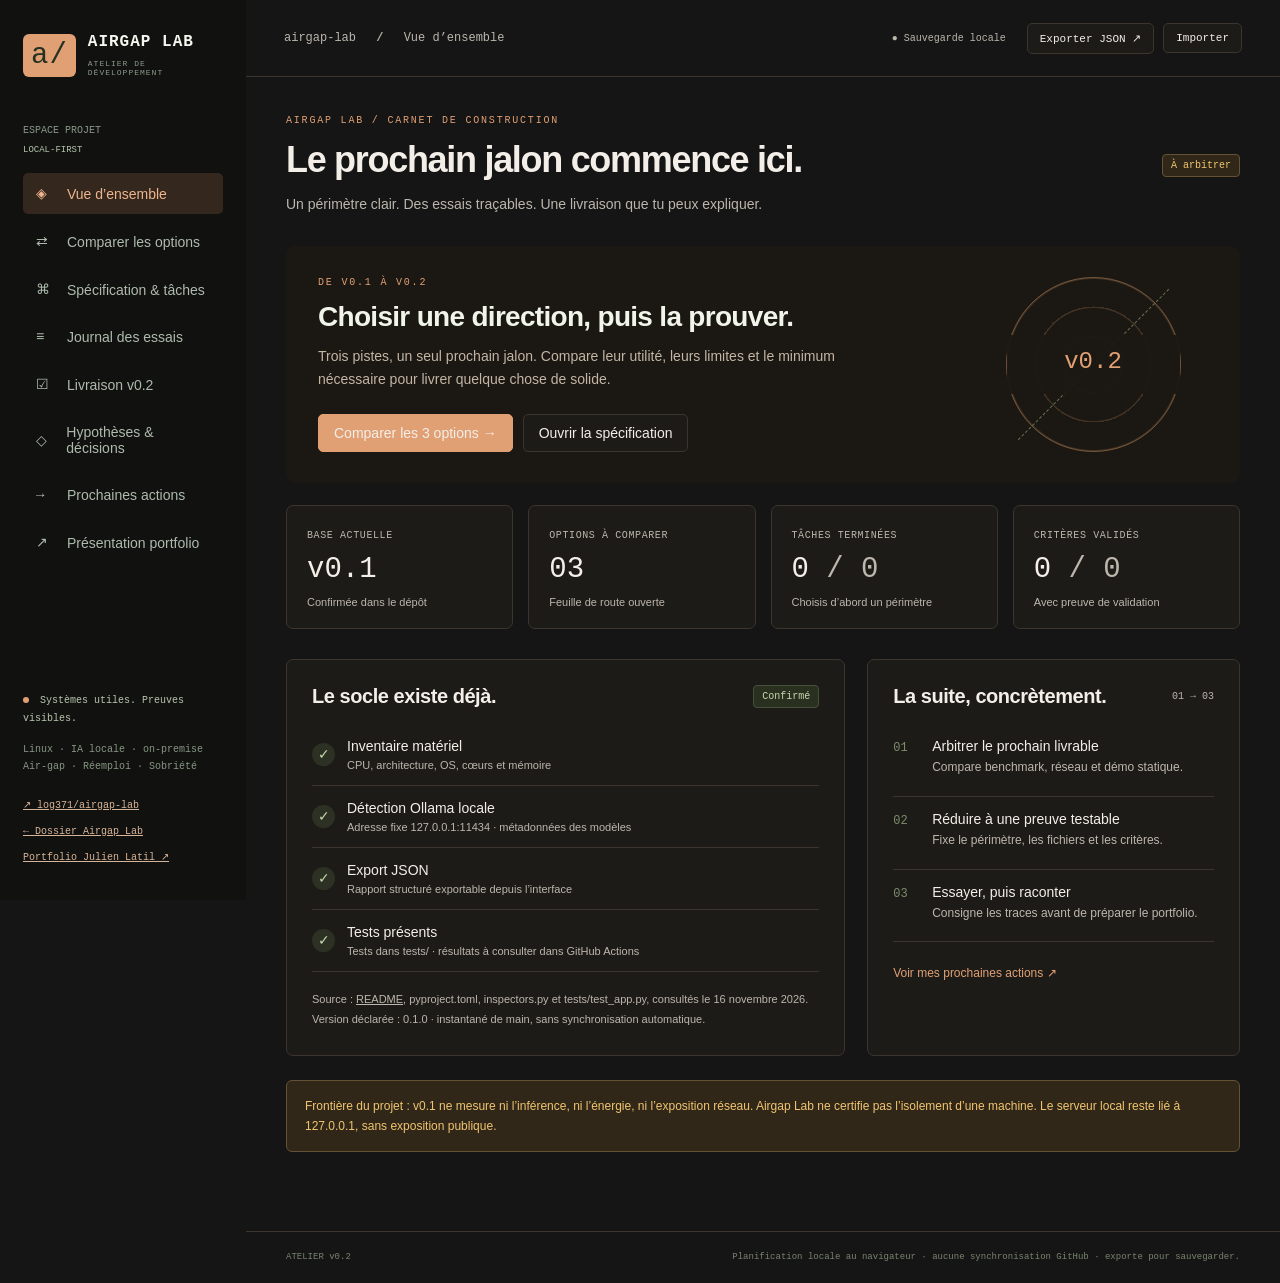
==== commit 73668bf1: "docs: record verified audit fixes and finish workshop navigation cleanup" ====
--- a/docs/atelier-v02.html
+++ b/docs/atelier-v02.html
@@ -1,7 +1,7 @@
-<!doctype html><html lang="fr"><head><meta charset="UTF-8"><meta http-equiv="Content-Security-Policy" content="default-src 'self'; script-src 'self' 'sha256-GUmqnEIofw3uexEmdSsYHiFcAizZqS7lD08ZTm5T/kA='; style-src 'self' 'unsafe-inline'; img-src 'self' data:; connect-src 'none'; object-src 'none'; base-uri 'none'; form-action 'self'"><meta name="viewport" content="width=device-width,initial-scale=1"><meta name="description" content="Atelier de pilotage du jalon v0.2 d’Airgap Lab : arbitrage, spécification et preuves."><title>Atelier v0.2 — Airgap Lab · Julien Latil</title><style>:root{--ink:#222820;--muted:#6f756b;--paper:#f5f6ef;--line:#dde0d5;--lime:#d1ef87;--dark:#1c251f;--green:#537044}*{box-sizing:border-box}body{margin:0;background:var(--paper);color:var(--ink);font:14px -apple-system,BlinkMacSystemFont,"Segoe UI",sans-serif}button,input,textarea,select{font:inherit}button,a,input,textarea,select{outline-offset:4px}button{cursor:pointer;border:1px solid var(--line);background:white;padding:10px 15px;border-radius:5px;color:var(--ink)}button:hover{border-color:#7b9568;background:#eef3e5}button.primary{background:var(--dark);color:var(--lime);border-color:var(--dark)}button.lime{background:var(--lime);border-color:var(--lime);color:var(--ink)}a{color:inherit}aside{position:fixed;inset:0 auto 0 0;width:246px;background:var(--dark);color:#c7d0c6;padding:33px 23px;display:flex;flex-direction:column}.brand{display:flex;gap:12px;align-items:center;text-decoration:none;color:#f5f7ee;font:700 16px monospace;letter-spacing:1px}.brand small{display:block;font:8px monospace;margin-top:8px;color:#8c9b8b;letter-spacing:1px}.mark{background:var(--lime);color:#253123;font:29px monospace;padding:5px 8px;border-radius:6px}.workspace{font:10px monospace;color:#8a9989;margin:48px 0 18px}.workspace span{display:block;margin-top:9px;color:#b7c6ad;font-size:9px}nav{display:grid;gap:7px}nav a{display:flex;align-items:center;gap:13px;text-decoration:none;padding:12px 13px;border-radius:5px;color:#aebbac}nav a.active{background:#34402f;color:var(--lime)}nav a i{font:14px monospace;width:18px;font-style:normal}.aside-bottom{margin-top:auto;font:10px monospace;color:#b9c7ae;line-height:1.8}.aside-bottom p{color:#879783;margin:14px 0 22px}.dot{display:inline-block;width:6px;height:6px;background:var(--lime);border-radius:50%;margin-right:5px}.shell{margin-left:246px}header{height:77px;padding:0 38px;border-bottom:1px solid var(--line);display:flex;align-items:center;justify-content:space-between;font:12px monospace;color:var(--muted)}header b{padding:0 13px;color:#afb5a8}header>div{display:flex;align-items:center;gap:9px}header #save{font:10px monospace;margin-right:12px}header button{font-size:11px;padding:8px 12px}main{max-width:1460px;margin:auto;padding:38px 40px 55px}.eyebrow{font:10px monospace;letter-spacing:1.8px;color:var(--green);text-transform:uppercase;margin-bottom:13px}h1{font-size:36px;font-weight:550;letter-spacing:-1.3px;margin:0 0 12px}h2{font-size:20px;letter-spacing:-.45px;font-weight:550;margin:0 0 10px}h3{font-size:16px;font-weight:600;margin:0 0 9px}p{line-height:1.65}small,.muted{color:var(--muted)}.intro{color:var(--muted);margin:0;max-width:720px;line-height:1.7}.heading{display:flex;justify-content:space-between;align-items:center;margin-bottom:29px;gap:18px}.badge{display:inline-block;border:1px solid #dde2d4;background:#edf2e5;color:#546a40;font:10px monospace;padding:5px 8px;border-radius:4px;white-space:nowrap}.badge.warn{background:#f7eedc;border-color:#e8dbbc;color:#927235}.badge.block{background:#f4e5df;border-color:#e9cfc4;color:#9c5541}.badge.neutral{background:#eef0eb;border-color:#dfe2d9;color:#778071}.hero{background:var(--dark);color:#f0f4e9;border-radius:9px;padding:31px 32px;display:grid;grid-template-columns:1fr 230px;gap:20px;position:relative;overflow:hidden}.hero .eyebrow{color:#bcd98a}.hero h2{font-size:28px;letter-spacing:-.7px}.hero p{color:#b2bfae;max-width:550px;margin:12px 0 23px}.hero button{margin-right:10px}.radar{position:relative;width:175px;height:175px;border:1px solid #60724e;border-radius:50%;margin:auto;background:repeating-radial-gradient(circle,transparent 0 27px,#43533c 28px 29px)}.radar:after{content:'v0.2';position:absolute;inset:57px 0;text-align:center;font:24px monospace;color:var(--lime);padding:13px 0;background:#1c251fe8}.radar:before{content:'';position:absolute;inset:-20px 86px;border-left:1px dashed #61744e;transform:rotate(45deg)}.stats{display:grid;grid-template-columns:repeat(4,1fr);gap:15px;margin:22px 0 30px}.stat,.panel,.option{border:1px solid var(--line);border-radius:7px;background:#fffefa}.stat{padding:19px 20px}.stat label{color:var(--muted);font:10px monospace;text-transform:uppercase;letter-spacing:.6px}.stat strong{font:29px monospace;display:block;margin:12px 0 7px}.stat small{font-size:11px}.grid{display:grid;grid-template-columns:1.5fr 1fr;gap:22px}.panel{padding:25px}.panelhead{display:flex;align-items:center;justify-content:space-between;gap:15px;margin-bottom:16px}.panelhead h2{margin:0}.tiny{font:10px monospace;color:var(--muted)}.baseline{display:flex;align-items:center;gap:12px;padding:14px 0;border-bottom:1px solid #edf0e7}.baseline:last-child{border:0}.tick{color:var(--green);background:#e9f0df;border-radius:50%;width:23px;height:23px;display:grid;place-items:center}.baseline small{display:block;font-size:11px;margin-top:5px}.baseline .badge{margin-left:auto}.step{display:grid;grid-template-columns:28px 1fr;gap:11px;padding:14px 0;border-bottom:1px solid #edf0e7}.step b{font:12px monospace;color:#7c8d6b;padding-top:3px}.step p{margin:4px 0;font-size:12px;color:var(--muted)}.textbutton{border:0;background:transparent;padding:0;color:var(--green);font-size:12px}.source{margin-top:18px;font-size:11px;color:var(--muted);line-height:1.8}.options{display:grid;grid-template-columns:repeat(3,1fr);gap:18px;margin-bottom:25px}.option{padding:24px;display:flex;flex-direction:column}.option.selected{border:1px solid #789657;box-shadow:0 0 0 2px #e6eed9}.option .num{font:11px monospace;color:#849176;display:flex;justify-content:space-between;margin-bottom:25px}.option p{color:var(--muted);font-size:13px;min-height:65px}.option dl{font-size:12px;line-height:1.6;flex:1}.option dt{font:10px monospace;text-transform:uppercase;color:#7c8773;margin-top:13px}.option dd{margin:4px 0 10px}.option button{margin-top:14px}.notice{background:#eaf0de;border:1px solid #dbe4cc;padding:15px 18px;border-radius:6px;font-size:12px;line-height:1.7;margin-bottom:24px}.notice.warning{background:#f6efdf;border-color:#eadcbd}.tablewrap{overflow-x:auto}table{border-collapse:collapse;width:100%;font-size:12px}th{text-align:left;font:10px monospace;color:#737d69;text-transform:uppercase;background:#f4f6ee}td,th{padding:15px 12px;border-bottom:1px solid var(--line);vertical-align:top}td code{font-size:11px;overflow-wrap:anywhere}td select{max-width:145px}input,textarea,select{border:1px solid #d5dcce;border-radius:4px;background:#fffefa;padding:10px;color:var(--ink)}textarea{width:100%;resize:vertical;min-height:95px;line-height:1.6}label.field{display:grid;gap:8px;font-size:12px;margin:17px 0}label.field small{font-size:11px}.formgrid{display:grid;grid-template-columns:1fr 1fr;gap:18px}.checkrow{display:flex;gap:12px;padding:18px 0;border-bottom:1px solid var(--line);align-items:flex-start}.checkrow input{margin-top:4px;accent-color:#5f7a46}.checkrow>div{flex:1}.checkrow p{font-size:12px;color:var(--muted);margin:5px 0 9px}.checkrow input[type=text]{width:100%;font-size:12px}.journal{border-left:2px solid #d7e1c7;padding:0 0 22px 22px;margin:22px 0}.journal p{white-space:pre-wrap;font-size:13px}.empty{text-align:center;padding:55px 20px;color:var(--muted)}.empty strong{display:block;color:var(--ink);font-weight:500;font-size:18px;margin-bottom:10px}.row{display:flex;gap:10px;align-items:center;flex-wrap:wrap}.spaced{margin-top:24px}.progress{height:5px;background:#e3e8da;border-radius:5px;margin:14px 0;overflow:hidden}.progress span{display:block;height:100%;background:#87a75c}.prose{white-space:pre-wrap;line-height:1.9;font-size:14px}.portfolio{max-width:850px;background:white;padding:40px;border:1px solid var(--line);border-top:4px solid #8ba65f}.portfolio h2{font-size:29px}footer{padding:20px 40px;border-top:1px solid var(--line);font:9px monospace;color:#7a846e;display:flex;justify-content:space-between}dialog{border:1px solid var(--line);border-radius:9px;width:600px;max-width:94vw;padding:28px;background:var(--paper);max-height:90vh}dialog::backdrop{background:#14201788}#toast{position:fixed;bottom:25px;right:30px;background:var(--dark);color:var(--lime);padding:14px 20px;border-radius:6px;display:none;z-index:10}button:disabled{opacity:.5;cursor:not-allowed}@media(min-width:1500px){main{padding-top:50px}.hero{padding:40px}}@media(max-width:1100px){aside{width:206px;padding:25px 16px}.shell{margin-left:206px}main{padding:30px 24px}.options{gap:10px}.option{padding:18px}.grid{grid-template-columns:1fr}.hero{grid-template-columns:1fr 170px}.stats{gap:10px}.stat{padding:16px}header{padding:0 24px}header #save{display:none}}@media(max-width:760px){aside{position:static;width:100%;padding:18px}.workspace,.aside-bottom{display:none}nav{display:flex;overflow:auto;margin-top:18px;gap:4px}nav a{white-space:nowrap;padding:9px;font-size:12px}nav a i{display:none}.shell{margin:0}header{height:65px;padding:12px 18px;gap:10px}header>span{display:none}main{padding:28px 18px}.heading{align-items:flex-start}h1{font-size:29px}.hero{grid-template-columns:1fr;padding:25px}.radar{display:none}.stats{grid-template-columns:1fr 1fr}.options{grid-template-columns:1fr}.option p{min-height:0}.formgrid{grid-template-columns:1fr}.portfolio{padding:24px}footer{padding:18px;display:block;line-height:1.8}footer span{display:block}.panel{padding:20px}.heading>.badge{white-space:normal}}
+<!doctype html><html lang="fr"><head><meta charset="UTF-8"><meta http-equiv="Content-Security-Policy" content="default-src 'self'; script-src 'self' 'sha256-GUmqnEIofw3uexEmdSsYHiFcAizZqS7lD08ZTm5T/kA='; style-src 'self' 'unsafe-inline'; img-src 'self' data:; connect-src 'none'; object-src 'none'; base-uri 'none'; form-action 'self'"><meta name="viewport" content="width=device-width,initial-scale=1"><meta name="description" content="Atelier de pilotage du jalon v0.2 d’Airgap Lab : arbitrage, spécification et preuves."><title>Atelier v0.2 — Airgap Lab · Julien Latil</title><style>:root{--ink:#222820;--muted:#6f756b;--paper:#f5f6ef;--line:#dde0d5;--lime:#d1ef87;--dark:#1c251f;--green:#537044}*{box-sizing:border-box}body{margin:0;background:var(--paper);color:var(--ink);font:14px -apple-system,BlinkMacSystemFont,"Segoe UI",sans-serif}button,input,textarea,select{font:inherit}button,a,input,textarea,select{outline-offset:4px}button{cursor:pointer;border:1px solid var(--line);background:white;padding:10px 15px;border-radius:5px;color:var(--ink)}button:hover{border-color:#7b9568;background:#eef3e5}button.primary{background:var(--dark);color:var(--lime);border-color:var(--dark)}button.lime{background:var(--lime);border-color:var(--lime);color:var(--ink)}a{color:inherit}aside{overflow-y:auto;position:fixed;inset:0 auto 0 0;width:246px;background:var(--dark);color:#c7d0c6;padding:33px 23px;display:flex;flex-direction:column}.brand{display:flex;gap:12px;align-items:center;text-decoration:none;color:#f5f7ee;font:700 16px monospace;letter-spacing:1px}.brand small{display:block;font:8px monospace;margin-top:8px;color:#8c9b8b;letter-spacing:1px}.mark{background:var(--lime);color:#253123;font:29px monospace;padding:5px 8px;border-radius:6px}.workspace{font:10px monospace;color:#8a9989;margin:48px 0 18px}.workspace span{display:block;margin-top:9px;color:#b7c6ad;font-size:9px}nav{display:grid;gap:7px}nav a{display:flex;align-items:center;gap:13px;text-decoration:none;padding:12px 13px;border-radius:5px;color:#aebbac}nav a.active{background:#34402f;color:var(--lime)}nav a i{font:14px monospace;width:18px;font-style:normal}.aside-bottom{margin-top:auto;font:10px monospace;color:#b9c7ae;line-height:1.8}.aside-bottom p{color:#879783;margin:14px 0 22px}.dot{display:inline-block;width:6px;height:6px;background:var(--lime);border-radius:50%;margin-right:5px}.shell{margin-left:246px}header{height:77px;padding:0 38px;border-bottom:1px solid var(--line);display:flex;align-items:center;justify-content:space-between;font:12px monospace;color:var(--muted)}header b{padding:0 13px;color:#afb5a8}header>div{display:flex;align-items:center;gap:9px}header #save{font:10px monospace;margin-right:12px}header button{font-size:11px;padding:8px 12px}main{max-width:1460px;margin:auto;padding:38px 40px 55px}.eyebrow{font:10px monospace;letter-spacing:1.8px;color:var(--green);text-transform:uppercase;margin-bottom:13px}h1{font-size:36px;font-weight:550;letter-spacing:-1.3px;margin:0 0 12px}h2{font-size:20px;letter-spacing:-.45px;font-weight:550;margin:0 0 10px}h3{font-size:16px;font-weight:600;margin:0 0 9px}p{line-height:1.65}small,.muted{color:var(--muted)}.intro{color:var(--muted);margin:0;max-width:720px;line-height:1.7}.heading{display:flex;justify-content:space-between;align-items:center;margin-bottom:29px;gap:18px}.badge{display:inline-block;border:1px solid #dde2d4;background:#edf2e5;color:#546a40;font:10px monospace;padding:5px 8px;border-radius:4px;white-space:nowrap}.badge.warn{background:#f7eedc;border-color:#e8dbbc;color:#927235}.badge.block{background:#f4e5df;border-color:#e9cfc4;color:#9c5541}.badge.neutral{background:#eef0eb;border-color:#dfe2d9;color:#778071}.hero{background:var(--dark);color:#f0f4e9;border-radius:9px;padding:31px 32px;display:grid;grid-template-columns:1fr 230px;gap:20px;position:relative;overflow:hidden}.hero .eyebrow{color:#bcd98a}.hero h2{font-size:28px;letter-spacing:-.7px}.hero p{color:#b2bfae;max-width:550px;margin:12px 0 23px}.hero button{margin-right:10px}.radar{position:relative;width:175px;height:175px;border:1px solid #60724e;border-radius:50%;margin:auto;background:repeating-radial-gradient(circle,transparent 0 27px,#43533c 28px 29px)}.radar:after{content:'v0.2';position:absolute;inset:57px 0;text-align:center;font:24px monospace;color:var(--lime);padding:13px 0;background:#1c251fe8}.radar:before{content:'';position:absolute;inset:-20px 86px;border-left:1px dashed #61744e;transform:rotate(45deg)}.stats{display:grid;grid-template-columns:repeat(4,1fr);gap:15px;margin:22px 0 30px}.stat,.panel,.option{border:1px solid var(--line);border-radius:7px;background:#fffefa}.stat{padding:19px 20px}.stat label{color:var(--muted);font:10px monospace;text-transform:uppercase;letter-spacing:.6px}.stat strong{font:29px monospace;display:block;margin:12px 0 7px}.stat small{font-size:11px}.grid{display:grid;grid-template-columns:1.5fr 1fr;gap:22px}.panel{padding:25px}.panelhead{display:flex;align-items:center;justify-content:space-between;gap:15px;margin-bottom:16px}.panelhead h2{margin:0}.tiny{font:10px monospace;color:var(--muted)}.baseline{display:flex;align-items:center;gap:12px;padding:14px 0;border-bottom:1px solid #edf0e7}.baseline:last-child{border:0}.tick{color:var(--green);background:#e9f0df;border-radius:50%;width:23px;height:23px;display:grid;place-items:center}.baseline small{display:block;font-size:11px;margin-top:5px}.baseline .badge{margin-left:auto}.step{display:grid;grid-template-columns:28px 1fr;gap:11px;padding:14px 0;border-bottom:1px solid #edf0e7}.step b{font:12px monospace;color:#7c8d6b;padding-top:3px}.step p{margin:4px 0;font-size:12px;color:var(--muted)}.textbutton{border:0;background:transparent;padding:0;color:var(--green);font-size:12px}.source{margin-top:18px;font-size:11px;color:var(--muted);line-height:1.8}.options{display:grid;grid-template-columns:repeat(3,1fr);gap:18px;margin-bottom:25px}.option{padding:24px;display:flex;flex-direction:column}.option.selected{border:1px solid #789657;box-shadow:0 0 0 2px #e6eed9}.option .num{font:11px monospace;color:#849176;display:flex;justify-content:space-between;margin-bottom:25px}.option p{color:var(--muted);font-size:13px;min-height:65px}.option dl{font-size:12px;line-height:1.6;flex:1}.option dt{font:10px monospace;text-transform:uppercase;color:#7c8773;margin-top:13px}.option dd{margin:4px 0 10px}.option button{margin-top:14px}.notice{background:#eaf0de;border:1px solid #dbe4cc;padding:15px 18px;border-radius:6px;font-size:12px;line-height:1.7;margin-bottom:24px}.notice.warning{background:#f6efdf;border-color:#eadcbd}.tablewrap{overflow-x:auto}table{border-collapse:collapse;width:100%;font-size:12px}th{text-align:left;font:10px monospace;color:#737d69;text-transform:uppercase;background:#f4f6ee}td,th{padding:15px 12px;border-bottom:1px solid var(--line);vertical-align:top}td code{font-size:11px;overflow-wrap:anywhere}td select{max-width:145px}input,textarea,select{border:1px solid #d5dcce;border-radius:4px;background:#fffefa;padding:10px;color:var(--ink)}textarea{width:100%;resize:vertical;min-height:95px;line-height:1.6}label.field{display:grid;gap:8px;font-size:12px;margin:17px 0}label.field small{font-size:11px}.formgrid{display:grid;grid-template-columns:1fr 1fr;gap:18px}.checkrow{display:flex;gap:12px;padding:18px 0;border-bottom:1px solid var(--line);align-items:flex-start}.checkrow input{margin-top:4px;accent-color:#5f7a46}.checkrow>div{flex:1}.checkrow p{font-size:12px;color:var(--muted);margin:5px 0 9px}.checkrow input[type=text]{width:100%;font-size:12px}.journal{border-left:2px solid #d7e1c7;padding:0 0 22px 22px;margin:22px 0}.journal p{white-space:pre-wrap;font-size:13px}.empty{text-align:center;padding:55px 20px;color:var(--muted)}.empty strong{display:block;color:var(--ink);font-weight:500;font-size:18px;margin-bottom:10px}.row{display:flex;gap:10px;align-items:center;flex-wrap:wrap}.spaced{margin-top:24px}.progress{height:5px;background:#e3e8da;border-radius:5px;margin:14px 0;overflow:hidden}.progress span{display:block;height:100%;background:#87a75c}.prose{white-space:pre-wrap;line-height:1.9;font-size:14px}.portfolio{max-width:850px;background:white;padding:40px;border:1px solid var(--line);border-top:4px solid #8ba65f}.portfolio h2{font-size:29px}footer{padding:20px 40px;border-top:1px solid var(--line);font:9px monospace;color:#7a846e;display:flex;justify-content:space-between}dialog{border:1px solid var(--line);border-radius:9px;width:600px;max-width:94vw;padding:28px;background:var(--paper);max-height:90vh}dialog::backdrop{background:#14201788}#toast{position:fixed;bottom:25px;right:30px;background:var(--dark);color:var(--lime);padding:14px 20px;border-radius:6px;display:none;z-index:10}button:disabled{opacity:.5;cursor:not-allowed}@media(min-width:1500px){main{padding-top:50px}.hero{padding:40px}}@media(max-width:1100px){aside{width:206px;padding:25px 16px}.shell{margin-left:206px}main{padding:30px 24px}.options{gap:10px}.option{padding:18px}.grid{grid-template-columns:1fr}.hero{grid-template-columns:1fr 170px}.stats{gap:10px}.stat{padding:16px}header{padding:0 24px}header #save{display:none}}@media(max-width:760px){aside{position:static;width:100%;padding:18px}.workspace,.aside-bottom{display:none}nav{display:flex;overflow:auto;margin-top:18px;gap:4px}nav a{white-space:nowrap;padding:9px;font-size:12px}nav a i{display:none}.shell{margin:0}header{height:65px;padding:12px 18px;gap:10px}header>span{display:none}main{padding:28px 18px}.heading{align-items:flex-start}h1{font-size:29px}.hero{grid-template-columns:1fr;padding:25px}.radar{display:none}.stats{grid-template-columns:1fr 1fr}.options{grid-template-columns:1fr}.option p{min-height:0}.formgrid{grid-template-columns:1fr}.portfolio{padding:24px}footer{padding:18px;display:block;line-height:1.8}footer span{display:block}.panel{padding:20px}.heading>.badge{white-space:normal}}
 @media print{aside,header,footer,.heading,.row,main>.panel,#toast{display:none!important}.shell{margin:0}main{padding:0}.portfolio{border:0;max-width:100%;padding:15px}.prose{font-size:12px}}
 </style><style>@media screen{:root{color-scheme:dark;--ink:#f3eee8;--muted:#bcb6ac;--paper:#151515;--line:#3c352e;--lime:#e1a074;--dark:#111110;--green:#e1a074}body{background:#151515}button,input,select,textarea,.stat,.panel,.option{background:#1d1b18;color:#f3eee8}.panel,.stat,.option{border-color:#3c352e}.badge{background:#293020;color:#c7d7af;border-color:#455039}.badge.warn,.notice.warning{background:#302719;border-color:#645235;color:#f1c570}.badge.neutral{background:#292622;color:#c3baad;border-color:#4b443b}.badge.block{background:#37231d;color:#e8b19b;border-color:#734837}.notice{background:#252219;border-color:#4d4433;color:#e1c7a3}th{background:#24211d;color:#c0ac95}td,th,.baseline,.step{border-color:#3c352e}.option.selected{border-color:#e1a074;box-shadow:0 0 0 2px #473425}button:hover{background:#30251c;border-color:#e1a074;color:#fff}.tick{background:#2c3123;color:#c7d7af}.hero{background:#1b1713}.hero p{color:#c3b6a5}.hero .eyebrow{color:#e1a074}nav a.active{background:#33271e;color:#efb58d}.portfolio{background:#1d1b18;color:#f3eee8}dialog{background:#1d1b18;color:#f3eee8;border-color:#4d443b}header{height:auto;min-height:77px;flex-wrap:wrap;gap:12px;padding-top:14px;padding-bottom:14px}header a{font-size:10px;color:#e1a074}a:focus-visible,button:focus-visible{outline:2px solid #f1b74f}.aside-bottom a{display:block;color:#d8b599;margin-top:8px}.radar{border-color:#76583b;background:repeating-radial-gradient(circle,transparent 0 27px,#413223 28px 29px)}.radar:after{background:#1b1713ed;color:#e1a074}}@media screen and (max-width:600px){header>div{flex-wrap:wrap}h1{font-size:28px}main{padding:24px 18px}}.mobile-return{display:none}@media screen and (max-width:760px){.mobile-return{display:inline-block;color:var(--lime);font-size:11px}}
-</style></head><body><aside><a class="brand" href="#overview"><span class="mark">a/</span><span>AIRGAP LAB<small>ATELIER DE DÉVELOPPEMENT</small></span></a><div class="workspace">ESPACE PROJET <span>LOCAL-FIRST</span></div><nav id="nav"></nav><div class="aside-bottom"><span class="dot"></span> Systèmes utiles. Preuves visibles.<p>Linux · IA locale · on-premise<br>Air-gap · Réemploi · Sobriété</p><a href="https://github.com/log371/airgap-lab" target="_blank" rel="noreferrer">↗ log371/airgap-lab</a></div><div class="aside-bottom"><a href="./">← Dossier Airgap Lab</a><a href="https://julienl.dev/projects/airgap-lab">Portfolio Julien Latil ↗</a></div></aside><div class="shell"><header><span>airgap-lab <b>/</b> <span id="crumb">Vue d’ensemble</span></span><div><a href="./" class="mobile-return">← Dossier</a><span id="save">● Sauvegarde locale</span><button id="export">Exporter JSON ↗</button><button id="import">Importer</button><input type="file" id="importfile" accept="application/json" hidden></div></header><main id="main"></main><footer>ATELIER v0.2 <span>Planification locale au navigateur · aucune synchronisation GitHub · exporte pour sauvegarder.</span></footer></div><dialog id="modal"><form id="modalform"></form></dialog><div id="toast" role="status"></div><script>const $=s=>document.querySelector(s), KEY='airgap-atelier-v02-1', esc=s=>String(s??'').replace(/[&<>"']/g,c=>({'&':'&amp;','<':'&lt;','>':'&gt;','"':'&quot;',"'":'&#39;'}[c]));
+</style></head><body><aside><a class="brand" href="#overview"><span class="mark">a/</span><span>AIRGAP LAB<small>ATELIER DE DÉVELOPPEMENT</small></span></a><div class="workspace">ESPACE PROJET <span>LOCAL-FIRST</span></div><nav id="nav"></nav><div class="aside-bottom"><span class="dot"></span> Systèmes utiles. Preuves visibles.<p>Linux · IA locale · on-premise<br>Air-gap · Réemploi · Sobriété</p><a href="https://github.com/log371/airgap-lab" target="_blank" rel="noreferrer">↗ log371/airgap-lab</a><a href="./">← Dossier Airgap Lab</a><a href="https://julienl.dev/projects/airgap-lab">Portfolio Julien Latil ↗</a></div></aside><div class="shell"><header><span>airgap-lab <b>/</b> <span id="crumb">Vue d’ensemble</span></span><div><a href="./" class="mobile-return">← Dossier</a><span id="save">● Sauvegarde locale</span><button id="export">Exporter JSON ↗</button><button id="import">Importer</button><input type="file" id="importfile" accept="application/json" hidden></div></header><main id="main"></main><footer>ATELIER v0.2 <span>Planification locale au navigateur · aucune synchronisation GitHub · exporte pour sauvegarder.</span></footer></div><dialog id="modal"><form id="modalform"></form></dialog><div id="toast" role="status"></div><script>const $=s=>document.querySelector(s), KEY='airgap-atelier-v02-1', esc=s=>String(s??'').replace(/[&<>"']/g,c=>({'&':'&amp;','<':'&lt;','>':'&gt;','"':'&quot;',"'":'&#39;'}[c]));
 const pages=[['overview','◈','Vue d’ensemble'],['compare','⇄','Comparer les options'],['spec','⌘','Spécification & tâches'],['journal','≡','Journal des essais'],['delivery','☑','Livraison v0.2'],['decisions','◇','Hypothèses & décisions'],['next','→','Prochaines actions'],['portfolio','↗','Présentation portfolio']];
 const options={bench:{name:'Benchmark d’inférence',desc:'Passer de « modèle détecté » à une mesure locale répétable et documentée.',value:'IA locale · reproductibilité',effort:'Moyen à élevé',risk:'Mesures trompeuses sans protocole ; modèle ou mémoire indisponibles.',scope:'Un modèle déjà installé, un prompt fixe, 1 chauffe exclue puis 3 échantillons. Latence murale et tokens/s calculés depuis les compteurs Ollama, données brutes exportées.',out:'Comparaisons multi-machines, score global, mesure énergétique, téléchargement de modèles.',files:['airgap_lab/benchmark.py (à créer)','airgap_lab/app.py (existant)','airgap_lab/index.html (existant)','tests/test_benchmark.py (à créer)','README.md (existant)'],test:'Simuler réponses, compteurs absents, timeout et Ollama indisponible ; réaliser ensuite 3 mesures sur un hôte documenté.',accept:['La chauffe est exclue et les 3 échantillons bruts sont conservés.','Modèle, version Ollama, hôte, paramètres et prompt sont documentés.','Latence et tokens/s portent des unités et une méthode explicite.','Les erreurs et compteurs absents produisent un état explicite, sans résultat inventé.'],hyp:'Le modèle choisi tient en mémoire et fournit des compteurs exploitables.'},network:{name:'Inventaire réseau',desc:'Rendre visibles les ports en écoute de la machine, sur demande explicite.',value:'Linux · systèmes · périmètre local',effort:'Moyen',risk:'Visibilité partielle selon droits et OS ; métadonnées sensibles.',scope:'Lecture locale des sockets en écoute sur Linux via psutil, déclenchée volontairement. Afficher protocole, adresse, port et limites de visibilité.',out:'Scan de machines distantes, paquets réseau, exploitation, certification air-gap ou score de sécurité.',files:['airgap_lab/network.py (à créer)','airgap_lab/app.py (existant)','airgap_lab/index.html (existant)','tests/test_network.py (à créer)','README.md (existant)'],test:'Simuler sockets IPv4/IPv6, doublons et refus de permission ; comparer sur Linux avec ss -lntu.',accept:['La collecte est désactivée par défaut et déclenchée explicitement.','Les ports TCP/UDP sont normalisés et l’écoute distinguée des connexions.','Un refus de permission est visible et ne devient pas un inventaire vide prétendument complet.','Le rapport indique OS, droits et limites ; aucun scan distant n’est lancé.'],hyp:'psutil permet une visibilité suffisante sur la cible Linux sans privilèges supplémentaires.'},demo:{name:'Démo statique',desc:'Montrer le fonctionnement sans exposer les métadonnées d’une machine réelle.',value:'Lisibilité · portfolio · sobriété',effort:'Faible à moyen',risk:'Confusion entre exemples synthétiques et résultats réels.',scope:'Une page sans backend, alimentée par une fixture JSON synthétique explicitement signalée. Deux états : Ollama présent et absent ; export du jeu affiché.',out:'Collecte réelle dans le navigateur, benchmark fictif, dépendance CDN et télémétrie.',files:['demo/index.html (à créer)','demo/fixtures/snapshot.json (à créer)','tests/test_demo.py (à créer)','README.md (existant)'],test:'Ouvrir la démo sans réseau ; vérifier les deux états et l’export JSON ; vérifier l’absence de données personnelles.',accept:['Chaque écran et chaque export indiquent « données synthétiques ».','La démo fonctionne hors ligne après récupération des fichiers.','Les états Ollama présent et absent sont consultables et lisibles.','Aucune collecte réelle, ressource CDN ou télémétrie n’est ajoutée.'],hyp:'La vue existante peut être adaptée sans dupliquer excessivement la logique d’affichage.'}};
 const initial=()=>({version:1,selected:null,plans:{},tasks:[],logs:[],hypotheses:Object.entries(options).map(([id,o])=>({id,option:id,text:o.hyp,status:'Hypothétique',evidence:''})),decisions:[],checks:[],pitch:''});
